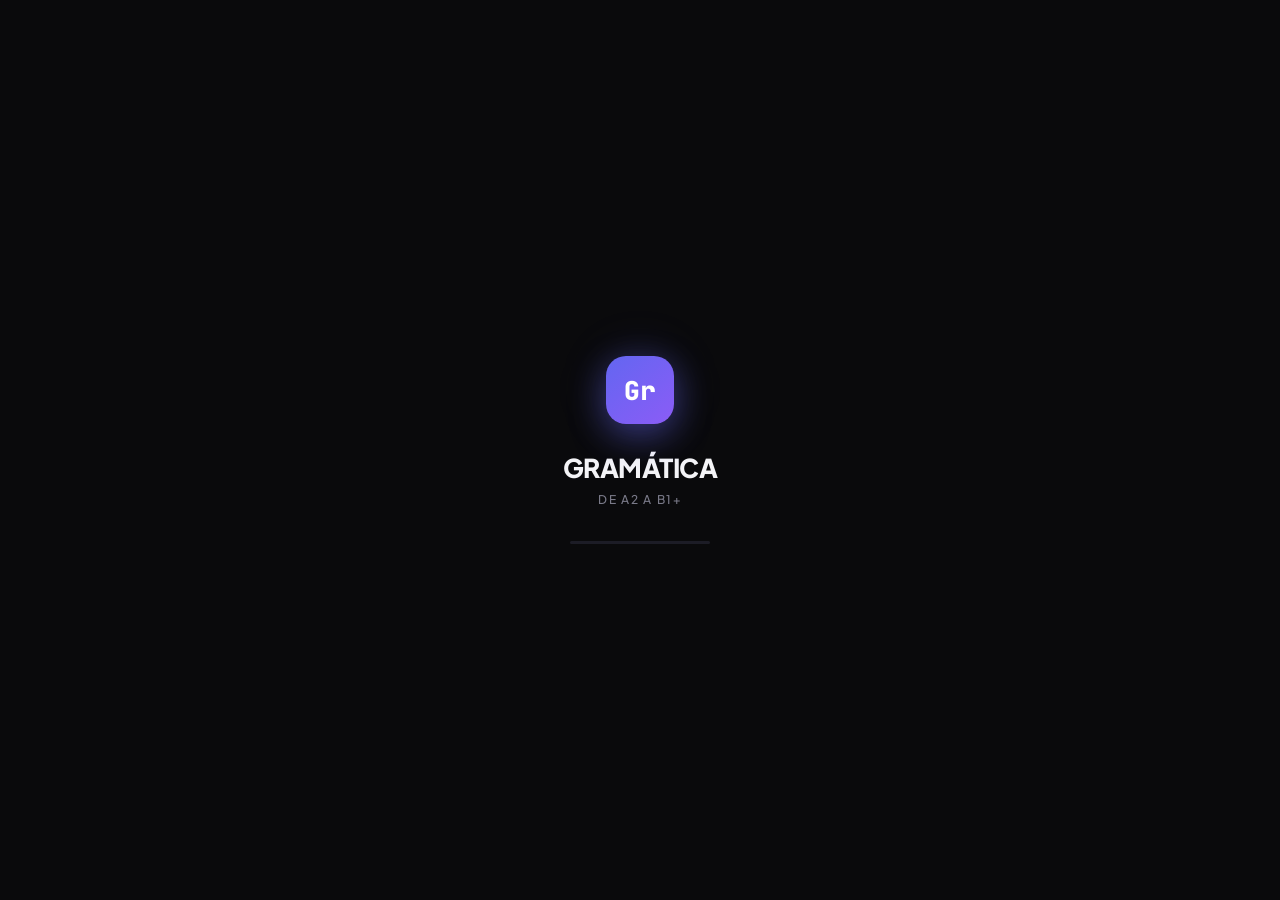
==== grammar.html @ aae5a27f "Crear grammar.html" ====
<!DOCTYPE html>
<html lang="es" class="dark">
<head>
  <meta charset="UTF-8" />
  <meta name="viewport" content="width=device-width, initial-scale=1.0, maximum-scale=1.0, user-scalable=no, viewport-fit=cover" />
  <title>Gramática — IRREGULARS</title>
  <meta name="description" content="Gramática inglesa de A2 a B1+: tiempos verbales y condicionales con ejercicios contextuales." />

  <link rel="manifest" href="manifest.json" />
  <meta name="theme-color" content="#0a0a0c" />
  <meta name="apple-mobile-web-app-capable" content="yes" />
  <meta name="apple-mobile-web-app-status-bar-style" content="black-translucent" />
  <meta name="apple-mobile-web-app-title" content="IRREGULARS" />

  <link rel="preconnect" href="https://fonts.googleapis.com" />
  <link rel="preconnect" href="https://fonts.gstatic.com" crossorigin />
  <link href="https://fonts.googleapis.com/css2?family=Plus+Jakarta+Sans:wght@400;500;600;700;800&family=JetBrains+Mono:wght@400;500;600;700&display=swap" rel="stylesheet" />

  <link rel="stylesheet" href="styles.css" />
  <link rel="stylesheet" href="grammar.css" />
</head>

<body class="app-body">

  <div id="splash-screen" class="splash" aria-hidden="true">
    <div class="splash__logo-wrap">
      <div class="splash__glow"></div>
      <div class="splash__logo"><span>Gr</span></div>
    </div>
    <h1 class="splash__title">GRAMÁTICA</h1>
    <p class="splash__subtitle">De A2 a B1+</p>
    <div class="splash__bar">
      <div id="splash-progress" class="splash__bar-fill"></div>
    </div>
  </div>

  <header class="app-header">
    <a href="index.html" class="brand grammar-back" aria-label="Volver a verbos">
      <span class="brand__logo">Ir</span>
      <span class="brand__text">
        <span class="brand__name">IRREGULARS</span>
        <span class="brand__tag">← Verbos</span>
      </span>
    </a>

    <nav class="topnav" aria-label="Navegación principal">
      <a href="index.html" class="topnav__btn">
        <svg viewBox="0 0 24 24" fill="none" stroke="currentColor" stroke-width="2" stroke-linecap="round" stroke-linejoin="round" aria-hidden="true">
          <path d="M19 12H5" />
          <path d="M12 19l-7-7 7-7" />
        </svg>
        <span>Verbos</span>
      </a>
      <button type="button" id="nav-home" class="topnav__btn is-active">
        <svg viewBox="0 0 24 24" fill="none" stroke="currentColor" stroke-width="2" stroke-linecap="round" stroke-linejoin="round" aria-hidden="true">
          <path d="M3 12l2-2 7-7 7 7 2 2" />
          <path d="M5 10v10a1 1 0 0 0 1 1h3m10-11v10a1 1 0 0 1-1 1h-3m-6 0a1 1 0 0 0 1-1v-4a1 1 0 0 1 1-1h2a1 1 0 0 1 1 1v4a1 1 0 0 0 1 1m-6 0h6" />
        </svg>
        <span>Gramática</span>
      </button>
      <button type="button" id="nav-stats" class="topnav__btn">
        <svg viewBox="0 0 24 24" fill="none" stroke="currentColor" stroke-width="2" stroke-linecap="round" stroke-linejoin="round" aria-hidden="true">
          <path d="M9 19v-6a2 2 0 0 0-2-2H5a2 2 0 0 0-2 2v6a2 2 0 0 0 2 2h2a2 2 0 0 0 2-2z" />
          <path d="M9 19V9a2 2 0 0 1 2-2h2a2 2 0 0 1 2 2v10" />
          <path d="M9 19a2 2 0 0 0 2 2h2a2 2 0 0 0 2-2m0 0V5a2 2 0 0 1 2-2h2a2 2 0 0 1 2 2v14a2 2 0 0 1-2 2h-2a2 2 0 0 1-2-2z" />
        </svg>
        <span>Estadísticas</span>
      </button>
    </nav>
  </header>

  <main class="app-main">

    <section id="view-home" class="view view--home is-visible">
      <div class="banner">
        <span class="banner__badge">A2 → B1+</span>
        <h2 class="banner__title">Gramática inglesa</h2>
        <p class="banner__text">Tiempos verbales y condicionales con ejercicios contextuales. De cero a B1+.</p>
      </div>

      <!-- Selección de sección -->
      <section class="block">
        <header class="block__head">
          <h3 class="block__title"><span class="block__step">1</span> Sección</h3>
        </header>

        <div class="section-cards" id="section-cards">
          <button type="button" class="section-card is-active" data-section="tenses">
            <span class="section-card__icon">📘</span>
            <span class="section-card__title">Tiempos Verbales</span>
            <span class="section-card__desc">Present, Past, Perfect y contrastes.</span>
          </button>
          <button type="button" class="section-card" data-section="conditionals">
            <span class="section-card__icon">🔀</span>
            <span class="section-card__title">Condicionales</span>
            <span class="section-card__desc">Del tipo 0 al tipo 3.</span>
          </button>
          <button type="button" class="section-card" data-section="mastery">
            <span class="section-card__icon">👑</span>
            <span class="section-card__title">Maestría Global</span>
            <span class="section-card__desc">Examen final: todo mezclado.</span>
          </button>
        </div>
      </section>

      <!-- Dificultad -->
      <section class="block">
        <header class="block__head">
          <h3 class="block__title"><span class="block__step">2</span> Dificultad</h3>
          <span id="selected-difficulty-label" class="block__value">Fácil</span>
        </header>
        <div class="difficulty-grid" id="difficulty-grid">
          <!-- Se rellena por JS -->
        </div>
      </section>

      <!-- Nivel -->
      <section class="block">
        <header class="block__head">
          <h3 class="block__title"><span class="block__step">3</span> Nivel</h3>
          <span id="selected-level-label" class="block__value">Nivel 1</span>
        </header>
        <div class="chips" id="level-chips">
          <!-- Se rellena por JS -->
        </div>
      </section>

      <!-- Cantidad -->
      <section class="block">
        <header class="block__head">
          <h3 class="block__title"><span class="block__step">4</span> Cantidad</h3>
        </header>
        <div class="chips">
          <button type="button" class="chip limit-btn" data-limit="10">10</button>
          <button type="button" class="chip limit-btn is-active" data-limit="25">25</button>
          <button type="button" class="chip limit-btn" data-limit="50">50</button>
          <button type="button" class="chip limit-btn" data-limit="100">100</button>
        </div>
      </section>

      <!-- Reglas del tema -->
      <section class="block">
        <div class="rules-panel" id="rules-panel">
          <div class="rules-panel__head">
            <span class="rules-panel__title" id="rules-title">—</span>
            <span class="rules-panel__cefr" id="rules-cefr">—</span>
          </div>
          <p class="rules-panel__desc" id="rules-desc">—</p>
          <ul class="rules-panel__list" id="rules-list"></ul>
        </div>
      </section>

      <button type="button" class="btn btn--primary btn--lg" id="start-session-btn">
        <span>Comenzar sesión</span>
        <svg viewBox="0 0 24 24" fill="none" stroke="currentColor" stroke-width="2" stroke-linecap="round" stroke-linejoin="round" aria-hidden="true">
          <path d="M5 12h14" />
          <path d="M13 5l7 7-7 7" />
        </svg>
      </button>
    </section>

    <section id="view-study" class="view view--study">
      <div class="study-bar">
        <button type="button" class="btn btn--ghost" id="exit-session-btn">
          <svg viewBox="0 0 24 24" fill="none" stroke="currentColor" stroke-width="2" stroke-linecap="round" stroke-linejoin="round" aria-hidden="true">
            <path d="M19 12H5" />
            <path d="M12 19l-7-7 7-7" />
          </svg>
          <span>Salir</span>
        </button>

        <div class="study-bar__progress">
          <span id="session-counter" class="study-bar__count">1 / 25</span>
          <div class="progress">
            <div id="session-progress-bar" class="progress__fill"></div>
          </div>
        </div>
      </div>

      <div class="flashcard-stage">
        <div id="flashcard" class="flashcard">
          <div class="flashcard__inner">
            <div class="flash
---- styles.css ----
/* ============================================================
   IRREGULARS — styles.css
   Sistema visual completo (dark, minimalista, elegante)
   ============================================================ */

/* ------------------------------------------------------------
   1. RESET
   ------------------------------------------------------------ */
*,
*::before,
*::after {
  box-sizing: border-box;
  margin: 0;
  padding: 0;
}

button,
input,
select,
textarea {
  font: inherit;
  color: inherit;
  background: none;
  border: 0;
}

button {
  cursor: pointer;
  -webkit-tap-highlight-color: transparent;
}

input:focus,
button:focus {
  outline: none;
}

img,
svg {
  display: block;
  max-width: 100%;
}

/* ------------------------------------------------------------
   2. VARIABLES
   ------------------------------------------------------------ */
:root {
  /* Colores base */
  --bg:            #0a0a0c;
  --bg-2:          #0e0e12;
  --surface:       #121218;
  --surface-2:     #17171f;
  --surface-3:     #1c1c26;
  --line:          #23232e;
  --line-soft:     #1a1a22;

  /* Texto */
  --text:          #f4f4f7;
  --text-2:        #b9b9c4;
  --text-3:        #7a7a89;
  --text-4:        #4a4a56;

  /* Acento principal */
  --accent:        #6366f1;
  --accent-2:      #818cf8;
  --accent-soft:   rgba(99, 102, 241, 0.12);

  /* Colores de prioridad (solo acentos) */
  --c-high:        #10b981;
  --c-medium:      #f59e0b;
  --c-low:         #f97316;
  --c-very-low:    #ef4444;
  --c-info:        #60a5fa;

  /* Estados */
  --c-ok:          #10b981;
  --c-fail:        #ef4444;

  /* Espaciado */
  --s-1: 4px;
  --s-2: 8px;
  --s-3: 12px;
  --s-4: 16px;
  --s-5: 20px;
  --s-6: 24px;
  --s-7: 32px;
  --s-8: 48px;

  /* Radios */
  --r-sm: 8px;
  --r-md: 12px;
  --r-lg: 16px;
  --r-xl: 20px;
  --r-full: 999px;

  /* Sombras */
  --shadow-sm: 0 1px 2px rgba(0, 0, 0, 0.35);
  --shadow-md: 0 4px 16px rgba(0, 0, 0, 0.4);
  --shadow-lg: 0 12px 40px rgba(0, 0, 0, 0.5);

  /* Tipografías */
  --font-sans: "Plus Jakarta Sans", -apple-system, BlinkMacSystemFont, "Segoe UI", Roboto, sans-serif;
  --font-mono: "JetBrains Mono", "SFMono-Regular", Menlo, Consolas, monospace;

  /* Transiciones */
  --t-fast: 120ms cubic-bezier(0.4, 0, 0.2, 1);
  --t-base: 220ms cubic-bezier(0.4, 0, 0.2, 1);
  --t-slow: 400ms cubic-bezier(0.4, 0, 0.2, 1);

  /* Layout */
  --maxw: 880px;
  --header-h: 60px;
}

/* ------------------------------------------------------------
   3. BASE
   ------------------------------------------------------------ */
html {
  height: 100%;
  -webkit-text-size-adjust: 100%;
}

body {
  min-height: 100dvh;
  background: var(--bg);
  color: var(--text);
  font-family: var(--font-sans);
  font-size: 15px;
  line-height: 1.5;
  letter-spacing: -0.005em;
  -webkit-font-smoothing: antialiased;
  -moz-osx-font-smoothing: grayscale;
  display: flex;
  flex-direction: column;
  overflow-x: hidden;
}

/* Fondo con sutiles halos de color (muy tenues) */
body::before {
  content: "";
  position: fixed;
  inset: 0;
  pointer-events: none;
  z-index: 0;
  background:
    radial-gradient(900px 500px at 15% -10%, rgba(99, 102, 241, 0.08), transparent 60%),
    radial-gradient(700px 400px at 90% 10%, rgba(139, 92, 246, 0.05), transparent 60%);
}

/* ------------------------------------------------------------
   4. SPLASH
   ------------------------------------------------------------ */
.splash {
  position: fixed;
  inset: 0;
  z-index: 100;
  display: flex;
  flex-direction: column;
  align-items: center;
  justify-content: center;
  background: var(--bg);
  transition: opacity 500ms ease;
}

.splash.is-hidden {
  opacity: 0;
  pointer-events: none;
}

.splash__logo-wrap {
  position: relative;
  display: flex;
  align-items: center;
  justify-content: center;
  margin-bottom: var(--s-6);
}

.splash__glow {
  position: absolute;
  inset: -20px;
  background: radial-gradient(circle, rgba(99, 102, 241, 0.35), transparent 65%);
  filter: blur(20px);
  animation: pulse 2.2s ease-in-out infinite;
}

.splash__logo {
  position: relative;
  width: 68px;
  height: 68px;
  border-radius: 20px;
  background: linear-gradient(140deg, var(--accent), #8b5cf6);
  display: flex;
  align-items: center;
  justify-content: center;
  font-family: var(--font-mono);
  font-weight: 800;
  font-size: 26px;
  color: #fff;
  box-shadow: 0 12px 36px rgba(99, 102, 241, 0.4);
}

.splash__title {
  font-size: 26px;
  font-weight: 800;
  letter-spacing: -0.02em;
  margin-bottom: var(--s-1);
}

.splash__subtitle {
  font-size: 12px;
  font-weight: 500;
  color: var(--text-3);
  letter-spacing: 0.14em;
  text-transform: uppercase;
}

.splash__bar {
  margin-top: var(--s-7);
  width: 140px;
  height: 3px;
  background: var(--surface-3);
  border-radius: var(--r-full);
  overflow: hidden;
}

.splash__bar-fill {
  height: 100%;
  width: 0%;
  background: var(--accent);
  border-radius: var(--r-full);
  transition: width 350ms cubic-bezier(0.4, 0, 0.2, 1);
}

@keyframes pulse {
  0%, 100% { opacity: 0.7; transform: scale(1); }
  50%      { opacity: 1;   transform: scale(1.08); }
}

/* ------------------------------------------------------------
   5. HEADER
   ------------------------------------------------------------ */
.app-header {
  position: sticky;
  top: 0;
  z-index: 40;
  height: var(--header-h);
  padding: 0 var(--s-4);
  display: flex;
  align-items: center;
  justify-content: space-between;
  gap: var(--s-4);
  background: rgba(10, 10, 12, 0.82);
  backdrop-filter: blur(14px);
  -webkit-backdrop-filter: blur(14px);
  border-bottom: 1px solid var(--line-soft);
}

.brand {
  display: flex;
  align-items: center;
  gap: var(--s-3);
  color: inherit;
}

.brand__logo {
  width: 34px;
  height: 34px;
  border-radius: 10px;
  background: linear-gradient(140deg, var(--accent), #8b5cf6);
  display: flex;
  align-items: center;
  justify-content: center;
  font-family: var(--font-mono);
  font-weight: 800;
  font-size: 14px;
  color: #fff;
  box-shadow: 0 4px 14px rgba(99, 102, 241, 0.35);
}

.brand__text {
  display: flex;
  flex-direction: column;
  align-items: flex-start;
  line-height: 1;
}

.brand__name {
  font-size: 14px;
  font-weight: 800;
  letter-spacing: -0.01em;
}

.brand__tag {
  font-size: 10px;
  color: var(--text-4);
  font-weight: 600;
  letter-spacing: 0.08em;
  margin-top: 3px;
}

.topnav {
  display: flex;
  align-items: center;
  gap: var(--s-1);
}

.topnav__btn {
  display: inline-flex;
  align-items: center;
  gap: var(--s-2);
  padding: 8px 12px;
  border-radius: var(--r-md);
  font-size: 12px;
  font-weight: 600;
  color: var(--text-2);
  transition: background var(--t-fast), color var(--t-fast);
}

.topnav__btn svg {
  width: 15px;
  height: 15px;
}

.topnav__btn:hover {
  background: var(--surface-2);
  color: var(--text);
}

.topnav__btn.is-active {
  background: var(--surface-2);
  color: var(--text);
}

.topnav__btn--install {
  background: var(--accent);
  color: #fff;
}

.topnav__btn--install:hover {
  background: var(--accent-2);
}

@media (max-width: 560px) {
  .topnav__btn span { display: none; }
  .topnav__btn { padding: 8px 10px; }
}

/* ------------------------------------------------------------
   6. LAYOUT PRINCIPAL
   ------------------------------------------------------------ */
.app-main {
  position: relative;
  z-index: 1;
  flex: 1;
  width: 100%;
  max-width: var(--maxw);
  margin: 0 auto;
  padding: var(--s-6) var(--s-4) var(--s-8);
  display: flex;
  flex-direction: column;
}

.view {
  display: none;
  animation: fadeIn 320ms cubic-bezier(0.16, 1, 0.3, 1) both;
}

.view.is-visible {
  display: block;
}

.view--study {
  display: none;
  flex: 1;
  flex-direction: column;
  gap: var(--s-5);
}

.view--study.is-visible {
  display: flex;
}

@keyframes fadeIn {
  from { opacity: 0; transform: translateY(6px); }
  to   { opacity: 1; transform: translateY(0); }
}

/* ------------------------------------------------------------
   7. HOME
   ------------------------------------------------------------ */
.banner {
  position: relative;
  overflow: hidden;
  padding: var(--s-6);
  border: 1px solid var(--line);
  border-radius: var(--r-xl);
  background: linear-gradient(180deg, var(--surface) 0%, var(--bg-2) 100%);
  margin-bottom: var(--s-7);
}

.banner::after {
  content: "";
  position: absolute;
  top: -60px; right: -60px;
  width: 220px;
  height: 220px;
  border-radius: 50%;
  background: radial-gradient(circle, rgba(99, 102, 241, 0.15), transparent 70%);
  pointer-events: none;
}

.banner__badge {
  display: inline-block;
  padding: 5px 10px;
  border-radius: var(--r-full);
  background: var(--accent-soft);
  color: var(--accent-2);
  font-size: 10px;
  font-weight: 700;
  letter-spacing: 0.08em;
  text-transform: uppercase;
  margin-bottom: var(--s-3);
}

.banner__title {
  font-size: clamp(20px, 3.5vw, 26px);
  font-weight: 800;
  letter-spacing: -0.02em;
  margin-bottom: var(--s-2);
}

.banner__text {
  font-size: 13.5px;
  color: var(--text-2);
  max-width: 540px;
  line-height: 1.55;
}

/* Bloques */
.block {
  margin-bottom: var(--s-6);
}

.block__head {
  display: flex;
  align-items: center;
  justify-content: space-between;
  margin-bottom: var(--s-3);
}

.block__title {
  display: inline-flex;
  align-items: center;
  gap: var(--s-2);
  font-size: 11px;
  font-weight: 700;
  letter-spacing: 0.14em;
  text-transform: uppercase;
  color: var(--text-3);
}

.block__step {
  width: 18px;
  height: 18px;
  border-radius: var(--r-full);
  background: var(--surface-3);
  color: var(--text-2);
  font-family: var(--font-mono);
  font-size: 10px;
  font-weight: 700;
  display: inline-flex;
  align-items: center;
  justify-content: center;
}

.block__value {
  font-size: 11px;
  font-weight: 700;
  color: var(--accent-2);
  font-family: var(--font-mono);
}

/* Grids */
.grid {
  display: grid;
  gap: var(--s-3);
}

.grid--4 { grid-template-columns: repeat(4, 1fr); }
.grid--3 { grid-template-columns: repeat(3, 1fr); }

@media (max-width: 720px) {
  .grid--4 { grid-template-columns: repeat(2, 1fr); }
  .grid--3 { grid-template-columns: 1fr; }
}

/* ------------------------------------------------------------
   8. TILES (prioridad / modo)
   ------------------------------------------------------------ */
.tile {
  display: flex;
  flex-direction: column;
  align-items: flex-start;
  gap: 4px;
  padding: var(--s-4);
  border: 1px solid var(--line);
  border-radius: var(--r-lg);
  background: var(--surface);
  text-align: left;
  transition:
    border-color var(--t-fast),
    background var(--t-fast),
    transform var(--t-fast);
}

.tile:hover {
  border-color: #2c2c3a;
  background: var(--surface-2);
}

.tile:active {
  transform: scale(0.985);
}

.tile.is-active {
  border-color: rgba(99, 102, 241, 0.55);
  background: rgba(99, 102, 241, 0.08);
  box-shadow: 0 0 0 1px rgba(99, 102, 241, 0.15) inset;
}

.tile__title {
  font-size: 13px;
  font-weight: 700;
  color: var(--text);
}

.tile__meta {
  font-size: 11px;
  color: var(--text-3);
}

.tile__hint {
  font-size: 11px;
  color: var(--text-4);
  margin-top: 4px;
  line-height: 1.45;
}

.tile--priority {
  flex-direction: row;
  align-items: center;
  flex-wrap: wrap;
  gap: var(--s-2);
}

.tile--priority .tile__title {
  flex: 1;
}

.tile--priority .tile__meta {
  flex-basis: 100%;
  margin-left: 16px;
}

.tile--mode {
  padding: var(--s-5);
  gap: var(--s-2);
}

/* Dot de color (solo acento) */
.dot {
  width: 8px;
  height: 8px;
  border-radius: 50%;
  flex-shrink: 0;
}

.dot--high     { background: var(--c-high);    box-shadow: 0 0 8px rgba(16, 185, 129, 0.6); }
.dot--medium   { background: var(--c-medium);  box-shadow: 0 0 8px rgba(245, 158, 11, 0.6); }
.dot--low      { background: var(--c-low);     box-shadow: 0 0 8px rgba(249, 115, 22, 0.6); }
.dot--very-low { background: var(--c-very-low);box-shadow: 0 0 8px rgba(239, 68, 68, 0.55); }
.dot--fire     { background: linear-gradient(135deg, var(--c-medium), var(--c-low)); box-shadow: 0 0 8px rgba(249, 115, 22, 0.55); }

.tile--fire {
  position: relative;
}

.tile--fire.is-active {
  border-color: rgba(249, 115, 22, 0.5);
  background: rgba(249, 115, 22, 0.08);
}

/* ------------------------------------------------------------
   9. CHIPS (límite)
   ------------------------------------------------------------ */
.chips {
  display: flex;
  flex-wrap: wrap;
  gap: var(--s-2);
}

.chip {
  padding: 8px 14px;
  border: 1px solid var(--line);
  border-radius: var(--r-md);
  background: var(--surface);
  font-size: 12px;
  font-weight: 600;
  color: var(--text-2);
  transition: all var(--t-fast);
}

.chip:hover {
  border-color: #2c2c3a;
  color: var(--text);
}

.chip.is-active {
  border-color: rgba(99, 102, 241, 0.55);
  background: rgba(99, 102, 241, 0.1);
  color: var(--accent-2);
}

/* ------------------------------------------------------------
   10. BOTONES
   ------------------------------------------------------------ */
.btn {
  display: inline-flex;
  align-items: center;
  justify-content: center;
  gap: var(--s-2);
  padding: 10px 16px;
  border-radius: var(--r-md);
  font-size: 13px;
  font-weight: 700;
  letter-spacing: -0.005em;
  transition:
    background var(--t-fast),
    color var(--t-fast),
    border-color var(--t-fast),
    transform var(--t-fast);
  white-space: nowrap;
}

.btn svg {
  width: 16px;
  height: 16px;
}

.btn:active {
  transform: scale(0.98);
}

.btn--primary {
  background: var(--accent);
  color: #fff;
  box-shadow: 0 6px 20px rgba(99, 102, 241, 0.25);
}

.btn--primary:hover {
  background: var(--accent-2);
}

.btn--ghost {
  background: var(--surface-2);
  color: var(--text-2);
  border: 1px solid var(--line);
}

.btn--ghost:hover {
  background: var(--surface-3);
  color: var(--text);
}

.btn--danger {
  background: rgba(239, 68, 68, 0.1);
  color: #f87171;
  border: 1px solid rgba(239, 68, 68, 0.25);
}

.btn--danger:hover {
  background: rgba(239, 68, 68, 0.18);
}

.btn--lg {
  padding: 15px 22px;
  font-size: 14px;
  border-radius: var(--r-lg);
  width: 100%;
}

.btn--block {
  width: 100%;
  padding: 13px 18px;
}

/* ------------------------------------------------------------
   11. STUDY BAR
   ------------------------------------------------------------ */
.study-bar {
  display: flex;
  align-items: center;
  justify-content: space-between;
  gap: var(--s-4);
}

.study-bar__progress {
  display: flex;
  align-items: center;
  gap: var(--s-3);
  flex: 1;
  justify-content: flex-end;
}

.study-bar__count {
  font-family: var(--font-mono);
  font-size: 12px;
  font-weight: 700;
  color: var(--text-2);
  min-width: 62px;
  text-align: right;
}

/* ------------------------------------------------------------
   12. PROGRESS
   ------------------------------------------------------------ */
.progress {
  width: 130px;
  height: 6px;
  background: var(--surface-3);
  border-radius: var(--r-full);
  overflow: hidden;
}

@media (max-width: 480px) {
  .progress { width: 90px; }
}

.progress__fill {
  height: 100%;
  width: 0%;
  background: var(--accent);
  border-radius: var(--r-full);
  transition: width 320ms cubic-bezier(0.4, 0, 0.2, 1);
}

.progress__fill--high   { background: var(--c-high); }
.progress__fill--medium { background: var(--c-medium); }
.progress__fill--low    { background: var(--c-low); }

/* ------------------------------------------------------------
   13. FLASHCARD
   ------------------------------------------------------------ */
.flashcard-stage {
  flex: 1;
  display: flex;
  align-items: center;
  justify-content: center;
  padding: var(--s-2) 0;
}

.flashcard {
  width: 100%;
  max-width: 560px;
  perspective: 1200px;
}

.flashcard__inner {
  position: relative;
  width: 100%;
  min-height: 400px;
  transform-style: preserve-3d;
  transition: transform 600ms cubic-bezier(0.4, 0.2, 0.2, 1);
}

.flashcard.is-flipped .flashcard__inner {
  transform: rotateY(180deg);
}

.flashcard__face {
  position: absolute;
  inset: 0;
  display: flex;
  flex-direction: column;
  justify-content: space-between;
  gap: var(--s-5);
  padding: var(--s-6);
  border: 1px solid var(--line);
  border-radius: var(--r-xl);
  background: linear-gradient(180deg, var(--surface) 0%, var(--bg-2) 100%);
  box-shadow: var(--shadow-lg);
  backface-visibility: hidden;
  -webkit-backface-visibility: hidden;
  overflow: hidden;
}

.flashcard__face--back {
  transform: rotateY(180deg);
  background: linear-gradient(180deg, #15151d 0%, #0e0e14 100%);
  border-color: rgba(239, 68, 68, 0.25);
}

.flashcard__head {
  display: flex;
  align-items: center;
  justify-content: space-between;
  gap: var(--s-3);
}

.flashcard__hint {
  font-family: var(--font-mono);
  font-size: 11px;
  color: var(--text-4);
  font-weight: 600;
}

.flashcard__hint--fail {
  color: #f87171;
}

.flashcard__sentence {
  flex: 1;
  display: flex;
  align-items: center;
  justify-content: center;
  font-size: clamp(20px, 3.6vw, 26px);
  font-weight: 600;
  line-height: 1.35;
  letter-spacing: -0.015em;
  text-align: center;
  color: var(--text);
  padding: 0 var(--s-2);
}

/* Badge de tipo */
.badge {
  display: inline-block;
  padding: 5px 10px;
  border-radius: var(--r-full);
  font-size: 10px;
  font-weight: 700;
  letter-spacing: 0.1em;
  text-transform: uppercase;
}

.badge--type {
  background: rgba(99, 102, 241, 0.12);
  color: var(--accent-2);
  border: 1px solid rgba(99, 102, 241, 0.25);
}

.badge--type.is-participle {
  background: rgba(139, 92, 246, 0.12);
  color: #a78bfa;
  border-color: rgba(139, 92, 246, 0.25);
}

.badge--fail {
  background: rgba(239, 68, 68, 0.1);
  color: #f87171;
  border: 1px solid rgba(239, 68, 68, 0.3);
}

/* ------------------------------------------------------------
   14. FORMULARIO DE RESPUESTA
   ------------------------------------------------------------ */
.answer {
  display: flex;
  flex-direction: column;
  gap: var(--s-3);
}

.answer__input {
  width: 100%;
  padding: 14px 16px;
  border: 1px solid var(--line);
  border-radius: var(--r-md);
  background: var(--bg-2);
  color: var(--text);
  font-family: var(--font-mono);
  font-size: 15px;
  font-weight: 500;
  transition: border-color var(--t-fast), box-shadow var(--t-fast);
}

.answer__input::placeholder {
  color: var(--text-4);
  font-family: var(--font-sans);
  font-weight: 500;
}

.answer__input:focus {
  border-color: var(--accent);
  box-shadow: 0 0 0 3px rgba(99, 102, 241, 0.15);
}

/* ------------------------------------------------------------
   15. MINI-LECCIÓN (cara trasera)
   ------------------------------------------------------------ */
.lesson {
  border: 1px solid var(--line);
  border-radius: var(--r-lg);
  background: var(--bg-2);
  overflow: hidden;
}

.lesson__title {
  padding: var(--s-4);
  border-bottom: 1px solid var(--line);
  display: flex;
  flex-direction: column;
  align-items: center;
  gap: 2px;
}

.lesson__verb {
  font-family: var(--font-mono);
  font-size: 18px;
  font-weight: 800;
  letter-spacing: 0.02em;
  color: var(--text);
}

.lesson__es {
  font-size: 12px;
  color: var(--accent-2);
  font-weight: 600;
}

.lesson__rows {
  padding: var(--s-4);
  display: flex;
  flex-direction: column;
  gap: var(--s-3);
}

.lesson__row {
  display: flex;
  align-items: center;
  justify-content: space-between;
  gap: var(--s-4);
}

.lesson__k {
  font-size: 12px;
  color: var(--text-3);
  font-weight: 500;
}

.lesson__v {
  font-family: var(--font-mono);
  font-size: 14px;
  font-weight: 700;
  color: var(--text);
}

.lesson__v--past { color: var(--c-medium); }
.lesson__v--part { color: var(--c-high); }

/* ------------------------------------------------------------
   16. STATS
   ------------------------------------------------------------ */
.view--stats.is-visible {
  display: flex;
  flex-direction: column;
  gap: var(--s-6);
}

.stats-head {
  display: flex;
  align-items: flex-start;
  justify-content: space-between;
  gap: var(--s-4);
}

.stats-head__title {
  font-size: 22px;
  font-weight: 800;
  letter-spacing: -0.02em;
}

.stats-head__subtitle {
  font-size: 12px;
  color: var(--text-3);
  margin-top: 2px;
}

.grid--metrics {
  gap: var(--s-3);
}

.metric {
  padding: var(--s-4);
  border: 1px solid var(--line);
  border-radius: var(--r-lg);
  background: var(--surface);
  display: flex;
  flex-direction: column;
  gap: 4px;
}

.metric__k {
  font-size: 11px;
  font-weight: 600;
  color: var(--text-3);
  letter-spacing: 0.03em;
}

.metric__v {
  font-family: var(--font-mono);
  font-size: 22px;
  font-weight: 800;
  letter-spacing: -0.01em;
  color: var(--text);
}

.metric__v--ok   { color: var(--c-ok); }
.metric__v--warn { color: var(--c-medium); }
.metric__v--info { color: var(--accent-2); }

.panel {
  padding: var(--s-5);
  border: 1px solid var(--line);
  border-radius: var(--r-lg);
  background: var(--surface);
}

.panel__title {
  font-size: 11px;
  font-weight: 700;
  letter-spacing: 0.14em;
  text-transform: uppercase;
  color: var(--text-3);
  margin-bottom: var(--s-4);
}

.progress-row {
  margin-bottom: var(--s-4);
}

.progress-row:last-child {
  margin-bottom: 0;
}

.progress-row__head {
  display: flex;
  justify-content: space-between;
  align-items: center;
  margin-bottom: 6px;
  font-size: 12px;
  color: var(--text-2);
}

.progress-row__pct {
  font-family: var(--font-mono);
  font-weight: 700;
}

/* En stats, la barra ocupa todo el ancho */
.panel .progress {
  width: 100%;
  height: 8px;
}

/* ------------------------------------------------------------
   17. TOAST
   ------------------------------------------------------------ */
.toast {
  position: fixed;
  left: 50%;
  bottom: 24px;
  transform: translate(-50%, 24px);
  opacity: 0;
  z-index: 80;
  pointer-events: none;
  transition: transform 320ms cubic-bezier(0.16, 1, 0.3, 1), opacity 320ms;
}

.toast.is-visible {
  transform: translate(-50%, 0);
  opacity: 1;
}

.toast__content {
  display: inline-flex;
  align-items: center;
  gap: var(--s-2);
  padding: 10px 16px;
  border-radius: var(--r-md);
  background: var(--c-ok);
  color: #fff;
  font-size: 12px;
  font-weight: 700;
  box-shadow: var(--shadow-lg);
  white-space: nowrap;
}

.toast__content svg {
  width: 15px;
  height: 15px;
}

.toast__content.is-fail    { background: var(--c-fail); }
.toast__content.is-info    { background: var(--accent); }
.toast__content.is-neutral { background: var(--surface-3); }

/* ------------------------------------------------------------
   18. HELPERS
   ------------------------------------------------------------ */
[hidden] { display: none !important; }

/* Reducción de movimiento */
@media (prefers-reduced-motion: reduce) {
  *,
  *::before,
  *::after {
    animation-duration: 0.001ms !important;
    animation-iteration-count: 1 !important;
    transition-duration: 0.001ms !important;
  }
}
---- grammar.css ----
/* ============================================================
   IRREGULARS — grammar.css
   Solo lo específico de grammar.html. Reutiliza styles.css.
   ============================================================ */

/* ---------- Pantalla de error de verificación ---------- */
.verify-error {
  position: fixed;
  inset: 0;
  z-index: 200;
  display: flex;
  align-items: center;
  justify-content: center;
  padding: var(--s-5);
  background: var(--bg);
}

.verify-error__inner {
  max-width: 520px;
  width: 100%;
  padding: var(--s-6);
  border: 1px solid rgba(239, 68, 68, 0.35);
  border-radius: var(--r-xl);
  background: linear-gradient(180deg, #1a0f12 0%, #0e0a0b 100%);
}

.verify-error__badge {
  display: inline-block;
  padding: 4px 10px;
  border-radius: var(--r-full);
  background: rgba(239, 68, 68, 0.15);
  color: #f87171;
  font-size: 10px;
  font-weight: 700;
  letter-spacing: 0.1em;
  margin-bottom: var(--s-3);
}

.verify-error__title {
  font-size: 20px;
  font-weight: 800;
  margin-bottom: var(--s-3);
}

.verify-error__text {
  font-size: 13px;
  color: var(--text-2);
  margin-bottom: var(--s-4);
}

.verify-error__list {
  list-style: none;
  padding: 0;
  margin: 0 0 var(--s-5);
  font-family: var(--font-mono);
  font-size: 12px;
  color: #f87171;
}

.verify-error__list li {
  padding: 6px 10px;
  border-left: 2px solid rgba(239, 68, 68, 0.4);
  margin-bottom: 4px;
  background: rgba(239, 68, 68, 0.05);
}

/* ---------- Tarjetas de sección ---------- */
.section-cards {
  display: grid;
  grid-template-columns: repeat(3, 1fr);
  gap: var(--s-3);
  margin-bottom: var(--s-6);
}

@media (max-width: 720px) {
  .section-cards { grid-template-columns: 1fr; }
}

.section-card {
  position: relative;
  padding: var(--s-5);
  border: 1px solid var(--line);
  border-radius: var(--r-xl);
  background: linear-gradient(180deg, var(--surface) 0%, var(--bg-2) 100%);
  text-align: left;
  transition: border-color var(--t-fast), transform var(--t-fast);
  overflow: hidden;
}

.section-card:hover {
  border-color: rgba(99, 102, 241, 0.4);
  transform: translateY(-2px);
}

.section-card.is-active {
  border-color: rgba(99, 102, 241, 0.6);
  background: linear-gradient(180deg, rgba(99,102,241,0.08) 0%, var(--bg-2) 100%);
}

.section-card__icon {
  font-size: 26px;
  margin-bottom: var(--s-3);
  display: block;
}

.section-card__title {
  font-size: 15px;
  font-weight: 800;
  margin-bottom: var(--s-1);
}

.section-card__desc {
  font-size: 12px;
  color: var(--text-3);
  line-height: 1.5;
}

/* ---------- Bloque de dificultades ---------- */
.difficulty-grid {
  display: grid;
  grid-template-columns: repeat(5, 1fr);
  gap: var(--s-2);
}

@media (max-width: 720px) {
  .difficulty-grid { grid-template-columns: repeat(2, 1fr); }
}

.difficulty-tile {
  padding: var(--s-4);
  border: 1px solid var(--line);
  border-radius: var(--r-lg);
  background: var(--surface);
  text-align: left;
  transition: all var(--t-fast);
}

.difficulty-tile:hover {
  border-color: #2c2c3a;
  background: var(--surface-2);
}

.difficulty-tile.is-active {
  border-color: rgba(99, 102, 241, 0.55);
  background: rgba(99, 102, 241, 0.08);
}

.difficulty-tile__badge {
  display: inline-block;
  padding: 3px 8px;
  border-radius: var(--r-full);
  font-size: 9px;
  font-weight: 700;
  letter-spacing: 0.08em;
  text-transform: uppercase;
  margin-bottom: var(--s-2);
}

.difficulty-tile__title {
  font-size: 13px;
  font-weight: 700;
  display: block;
  margin-bottom: 2px;
}

.difficulty-tile__cefr {
  font-family: var(--font-mono);
  font-size: 10px;
  color: var(--text-4);
}

/* Colores por dificultad */
.difficulty-tile[data-diff="easy"]    .difficulty-tile__badge { background: rgba(16,185,129,.12); color:#34d399; }
.difficulty-tile[data-diff="medium"]  .difficulty-tile__badge { background: rgba(245,158,11,.12); color:#fbbf24; }
.difficulty-tile[data-diff="hard"]    .difficulty-tile__badge { background: rgba(249,115,22,.12); color:#fb923c; }
.difficulty-tile[data-diff="expert"]  .difficulty-tile__badge { background: rgba(239,68,68,.12);  color:#f87171; }
.difficulty-tile[data-diff="mastery"] .difficulty-tile__badge,
.difficulty-tile[data-diff="global"]  .difficulty-tile__badge { background: rgba(139,92,246,.15); color:#a78bfa; }

/* ---------- Panel de reglas ---------- */
.rules-panel {
  padding: var(--s-5);
  border: 1px solid var(--line);
  border-radius: var(--r-lg);
  background: var(--surface);
}

.rules-panel__head {
  display: flex;
  align-items: center;
  justify-content: space-between;
  margin-bottom: var(--s-3);
  gap: var(--s-3);
  flex-wrap: wrap;
}

.rules-panel__title {
  font-size: 14px;
  font-weight: 800;
}

.rules-panel__cefr {
  font-family: var(--font-mono);
  font-size: 10px;
  padding: 3px 8px;
  border-radius: var(--r-full);
  background: var(--accent-soft);
  color: var(--accent-2);
  font-weight: 700;
}

.rules-panel__desc {
  font-size: 12.5px;
  color: var(--text-2);
  margin-bottom: var(--s-4);
  line-height: 1.55;
}

.rules-panel__list {
  list-style: none;
  padding: 0;
  margin: 0;
}

.rules-panel__list li {
  position: relative;
  padding-left: 18px;
  margin-bottom: var(--s-2);
  font-size: 12.5px;
  color: var(--text-2);
  line-height: 1.5;
}

.rules-panel__list li::before {
  content: "▸";
  position: absolute;
  left: 0;
  color: var(--accent-2);
  font-weight: 700;
}

/* ---------- Header específico de grammar ---------- */
.grammar-back {
  display: inline-flex;
  align-items: center;
  gap: 6px;
}
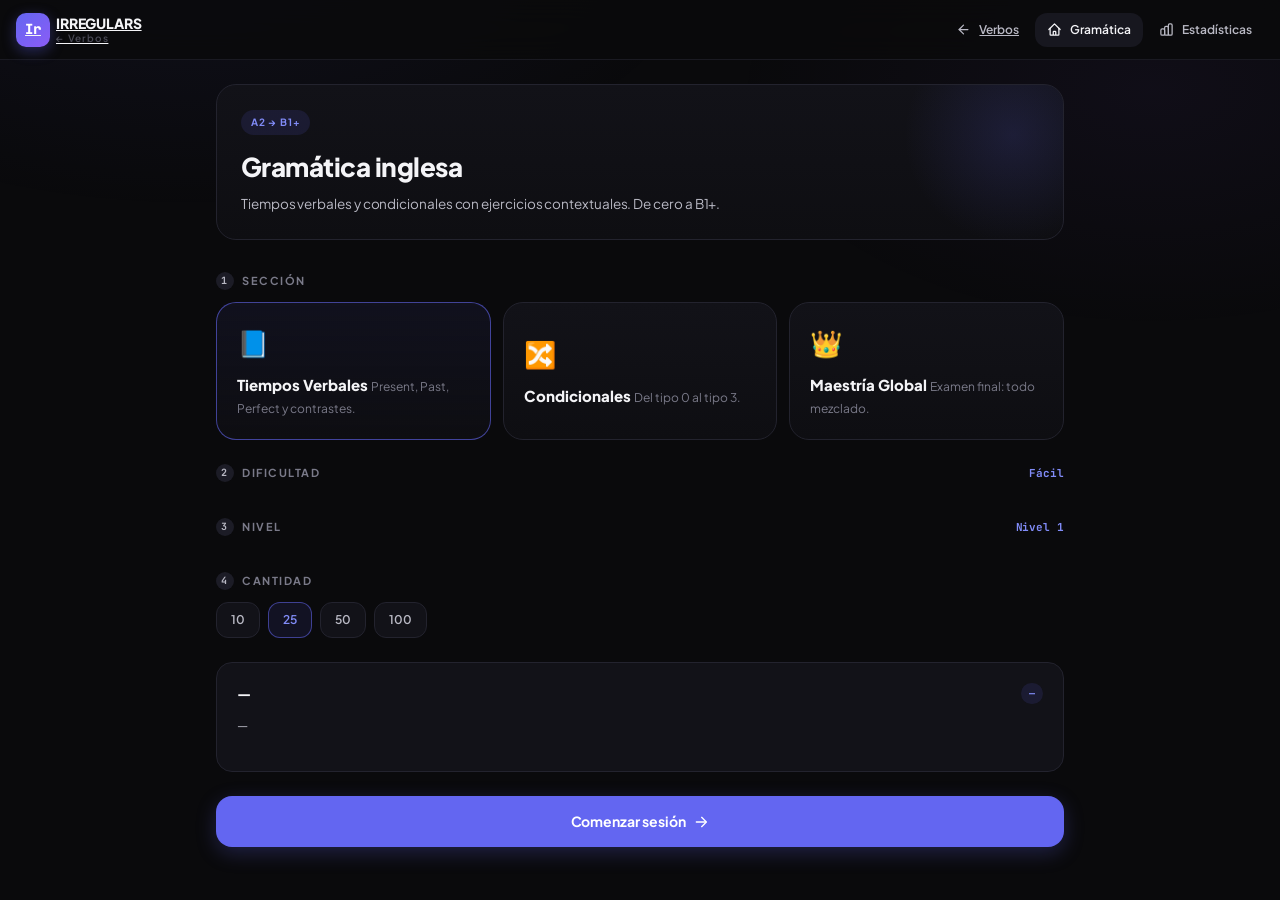
==== commit 37c42c80: "Actualizar grammar.html" ====
--- a/grammar.html
+++ b/grammar.html
@@ -78,12 +78,10 @@
         <p class="banner__text">Tiempos verbales y condicionales con ejercicios contextuales. De cero a B1+.</p>
       </div>
 
-      <!-- Selección de sección -->
       <section class="block">
         <header class="block__head">
           <h3 class="block__title"><span class="block__step">1</span> Sección</h3>
         </header>
-
         <div class="section-cards" id="section-cards">
           <button type="button" class="section-card is-active" data-section="tenses">
             <span class="section-card__icon">📘</span>
@@ -103,29 +101,22 @@
         </div>
       </section>
 
-      <!-- Dificultad -->
       <section class="block">
         <header class="block__head">
           <h3 class="block__title"><span class="block__step">2</span> Dificultad</h3>
           <span id="selected-difficulty-label" class="block__value">Fácil</span>
         </header>
-        <div class="difficulty-grid" id="difficulty-grid">
-          <!-- Se rellena por JS -->
-        </div>
-      </section>
-
-      <!-- Nivel -->
+        <div class="difficulty-grid" id="difficulty-grid"></div>
+      </section>
+
       <section class="block">
         <header class="block__head">
           <h3 class="block__title"><span class="block__step">3</span> Nivel</h3>
           <span id="selected-level-label" class="block__value">Nivel 1</span>
         </header>
-        <div class="chips" id="level-chips">
-          <!-- Se rellena por JS -->
-        </div>
-      </section>
-
-      <!-- Cantidad -->
+        <div class="chips" id="level-chips"></div>
+      </section>
+
       <section class="block">
         <header class="block__head">
           <h3 class="block__title"><span class="block__step">4</span> Cantidad</h3>
@@ -138,7 +129,6 @@
         </div>
       </section>
 
-      <!-- Reglas del tema -->
       <section class="block">
         <div class="rules-panel" id="rules-panel">
           <div class="rules-panel__head">
@@ -180,4 +170,198 @@
       <div class="flashcard-stage">
         <div id="flashcard" class="flashcard">
           <div class="flashcard__inner">
-            <div class="flash+
+            <div class="flashcard__face flashcard__face--front">
+              <header class="flashcard__head">
+                <span id="card-type-badge" class="badge badge--type">Gramática</span>
+                <span id="card-verb-hint" class="flashcard__hint">—</span>
+              </header>
+
+              <p id="card-sentence" class="flashcard__sentence">
+                Cargando…
+              </p>
+
+              <form id="answer-form" class="answer" autocomplete="off">
+                <input id="answer-input" class="answer__input" type="text" placeholder="Escribe la respuesta…" spellcheck="false" autocapitalize="none" autocorrect="off" inputmode="text" />
+                <button type="submit" class="btn btn--primary btn--block">Comprobar</button>
+              </form>
+            </div>
+
+            <div class="flashcard__face flashcard__face--back">
+              <header class="flashcard__head">
+                <span class="badge badge--fail">¡Fallo!</span>
+                <span id="feedback-correct-word" class="flashcard__hint flashcard__hint--fail">Respuesta: —</span>
+              </header>
+
+              <div class="lesson">
+                <div class="lesson__title">
+                  <span id="mini-verb-title" class="lesson__verb">—</span>
+                  <span id="mini-verb-es" class="lesson__es">—</span>
+                </div>
+                <div class="lesson__rows">
+                  <div class="lesson__row">
+                    <span class="lesson__k">Regla</span>
+                    <span id="mini-base" class="lesson__v">—</span>
+                  </div>
+                  <div class="lesson__row">
+                    <span class="lesson__k">Tiempo</span>
+                    <span id="mini-past" class="lesson__v lesson__v--past">—</span>
+                  </div>
+                  <div class="lesson__row">
+                    <span class="lesson__k">Estructura</span>
+                    <span id="mini-part" class="lesson__v lesson__v--part">—</span>
+                  </div>
+                </div>
+              </div>
+
+              <button type="button" class="btn btn--ghost btn--block" id="next-card-btn">
+                Continuar practicando ↵
+              </button>
+            </div>
+
+          </div>
+        </div>
+      </div>
+    </section>
+
+    <section id="view-stats" class="view view--stats">
+      <div class="stats-head">
+        <div>
+          <h2 class="stats-head__title">Estadísticas</h2>
+          <p class="stats-head__subtitle">Tu progreso se guarda en este dispositivo.</p>
+        </div>
+        <button type="button" class="btn btn--danger" id="reset-stats-btn">Reiniciar datos</button>
+      </div>
+
+      <div class="grid grid--4 grid--metrics">
+        <div class="metric">
+          <span class="metric__k">Ejercicios</span>
+          <span id="stat-total" class="metric__v">0</span>
+        </div>
+        <div class="metric">
+          <span class="metric__k">Aciertos</span>
+          <span id="stat-accuracy" class="metric__v metric__v--ok">0%</span>
+        </div>
+        <div class="metric">
+          <span class="metric__k">Racha actual</span>
+          <span id="stat-streak" class="metric__v metric__v--warn">0</span>
+        </div>
+        <div class="metric">
+          <span class="metric__k">Mejor racha</span>
+          <span id="stat-best-streak" class="metric__v metric__v--info">0</span>
+        </div>
+      </div>
+
+      <div class="panel">
+        <h3 class="panel__title">Progreso por dificultad</h3>
+        <div class="progress-row">
+          <div class="progress-row__head">
+            <span>🟢 Fácil</span>
+            <span id="prog-high" class="progress-row__pct">0%</span>
+          </div>
+          <div class="progress">
+            <div id="bar-high" class="progress__fill progress__fill--high"></div>
+          </div>
+        </div>
+        <div class="progress-row">
+          <div class="progress-row__head">
+            <span>🟡 Medio</span>
+            <span id="prog-medium" class="progress-row__pct">0%</span>
+          </div>
+          <div class="progress">
+            <div id="bar-medium" class="progress__fill progress__fill--medium"></div>
+          </div>
+        </div>
+        <div class="progress-row">
+          <div class="progress-row__head">
+            <span>🟠 Difícil</span>
+            <span id="prog-low" class="progress-row__pct">0%</span>
+          </div>
+          <div class="progress">
+            <div id="bar-low" class="progress__fill progress__fill--low"></div>
+          </div>
+        </div>
+      </div>
+    </section>
+
+  </main>
+
+  <div id="toast" class="toast" role="status" aria-live="polite">
+    <div id="toast-content" class="toast__content">
+      <svg viewBox="0 0 24 24" fill="none" stroke="currentColor" stroke-width="2" stroke-linecap="round" stroke-linejoin="round" aria-hidden="true">
+        <path d="M5 13l4 4L19 7" />
+      </svg>
+      <span id="toast-msg">¡Correcto!</span>
+    </div>
+  </div>
+
+  <script src="data-verbs.js"></script>
+  <script src="data-grammar.js"></script>
+  <script src="grammar-generator.js"></script>
+  <script src="app.js"></script>
+  <script src="grammar-app.js"></script>
+  <script src="grammar-verify.js"></script>
+
+  <script>
+    /* ------------------------------------------------------------
+       Arranque con verificación previa
+       ------------------------------------------------------------ */
+    (function () {
+      function boot() {
+        // 1) Verificación A+B (y C si ?debug=1)
+        var ok = window.__grammarVerify ? window.__grammarVerify() : false;
+        if (!ok) {
+          console.error("[GRAMMAR] Verificación falló. App no arranca.");
+          return;
+        }
+
+        // 2) Arrancar la app
+        try {
+          window.__grammarApp.init();
+        } catch (err) {
+          console.error("[GRAMMAR] Error en init:", err);
+          var splash = document.getElementById("splash-screen");
+          if (splash) splash.remove();
+        }
+      }
+
+      if (document.readyState === "complete" || document.readyState === "interactive") {
+        setTimeout(boot, 0);
+      } else {
+        document.addEventListener("DOMContentLoaded", boot);
+      }
+    })();
+
+    /* ------------------------------------------------------------
+       Service Worker
+       ------------------------------------------------------------ */
+    if ("serviceWorker" in navigator) {
+      window.addEventListener("load", function () {
+        navigator.serviceWorker.register("sw.js").then(function (reg) {
+          reg.update().catch(function () {});
+          if (reg.waiting) reg.waiting.postMessage({ type: "SKIP_WAITING" });
+          reg.addEventListener("updatefound", function () {
+            var nw = reg.installing;
+            if (!nw) return;
+            nw.addEventListener("statechange", function () {
+              if (nw.state === "installed" && navigator.serviceWorker.controller) {
+                window.location.reload();
+              }
+            });
+          });
+        }).catch(function (err) {
+          console.warn("[GRAMMAR] SW register error:", err);
+        });
+
+        var refreshing = false;
+        navigator.serviceWorker.addEventListener("controllerchange", function () {
+          if (refreshing) return;
+          refreshing = true;
+          window.location.reload();
+        });
+      });
+    }
+  </script>
+
+</body>
+</html>
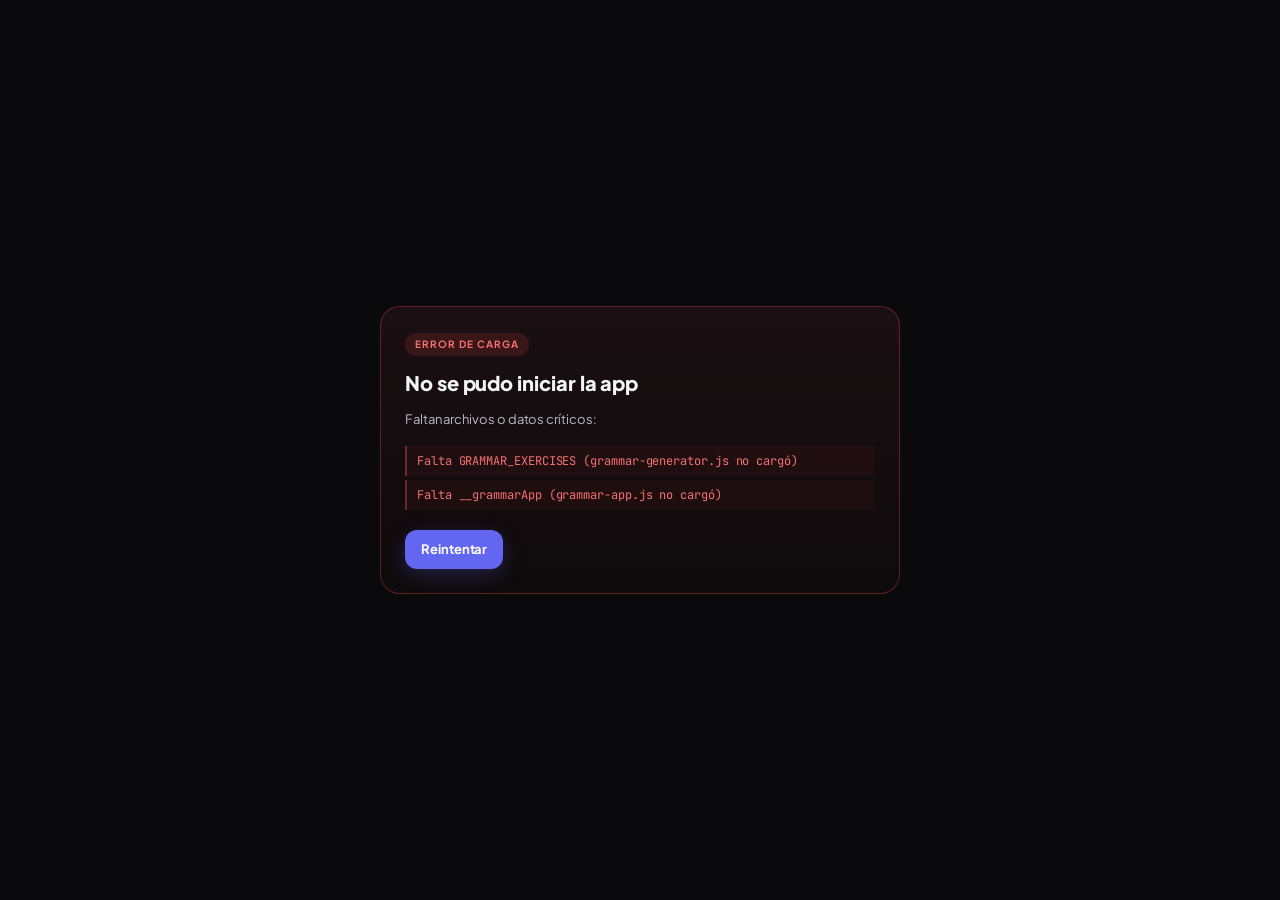
==== commit 9df502b2: "Actualizar grammar.html" ====
--- a/grammar.html
+++ b/grammar.html
@@ -22,6 +22,9 @@
 
 <body class="app-body">
 
+  <!-- ============================================================
+       SPLASH
+       ============================================================ -->
   <div id="splash-screen" class="splash" aria-hidden="true">
     <div class="splash__logo-wrap">
       <div class="splash__glow"></div>
@@ -34,6 +37,9 @@
     </div>
   </div>
 
+  <!-- ============================================================
+       HEADER
+       ============================================================ -->
   <header class="app-header">
     <a href="index.html" class="brand grammar-back" aria-label="Volver a verbos">
       <span class="brand__logo">Ir</span>
@@ -69,8 +75,14 @@
     </nav>
   </header>
 
+  <!-- ============================================================
+       MAIN
+       ============================================================ -->
   <main class="app-main">
 
+    <!-- --------------------------------------------------------
+         VISTA: HOME / CONFIGURACIÓN
+         -------------------------------------------------------- -->
     <section id="view-home" class="view view--home is-visible">
       <div class="banner">
         <span class="banner__badge">A2 → B1+</span>
@@ -78,6 +90,7 @@
         <p class="banner__text">Tiempos verbales y condicionales con ejercicios contextuales. De cero a B1+.</p>
       </div>
 
+      <!-- PASO 1: Sección -->
       <section class="block">
         <header class="block__head">
           <h3 class="block__title"><span class="block__step">1</span> Sección</h3>
@@ -86,21 +99,17 @@
           <button type="button" class="section-card is-active" data-section="tenses">
             <span class="section-card__icon">📘</span>
             <span class="section-card__title">Tiempos Verbales</span>
-            <span class="section-card__desc">Present, Past, Perfect y contrastes.</span>
+            <span class="section-card__desc">Present, Past, Perfect y sus contrastes.</span>
           </button>
           <button type="button" class="section-card" data-section="conditionals">
             <span class="section-card__icon">🔀</span>
             <span class="section-card__title">Condicionales</span>
             <span class="section-card__desc">Del tipo 0 al tipo 3.</span>
           </button>
-          <button type="button" class="section-card" data-section="mastery">
-            <span class="section-card__icon">👑</span>
-            <span class="section-card__title">Maestría Global</span>
-            <span class="section-card__desc">Examen final: todo mezclado.</span>
-          </button>
         </div>
       </section>
 
+      <!-- PASO 2: Dificultad -->
       <section class="block">
         <header class="block__head">
           <h3 class="block__title"><span class="block__step">2</span> Dificultad</h3>
@@ -109,6 +118,7 @@
         <div class="difficulty-grid" id="difficulty-grid"></div>
       </section>
 
+      <!-- PASO 3: Nivel -->
       <section class="block">
         <header class="block__head">
           <h3 class="block__title"><span class="block__step">3</span> Nivel</h3>
@@ -117,11 +127,12 @@
         <div class="chips" id="level-chips"></div>
       </section>
 
+      <!-- PASO 4: Cantidad -->
       <section class="block">
         <header class="block__head">
           <h3 class="block__title"><span class="block__step">4</span> Cantidad</h3>
         </header>
-        <div class="chips">
+        <div class="chips" id="limit-chips">
           <button type="button" class="chip limit-btn" data-limit="10">10</button>
           <button type="button" class="chip limit-btn is-active" data-limit="25">25</button>
           <button type="button" class="chip limit-btn" data-limit="50">50</button>
@@ -129,6 +140,7 @@
         </div>
       </section>
 
+      <!-- PASO 5: Reglas del tema -->
       <section class="block">
         <div class="rules-panel" id="rules-panel">
           <div class="rules-panel__head">
@@ -140,6 +152,7 @@
         </div>
       </section>
 
+      <!-- Botón comenzar -->
       <button type="button" class="btn btn--primary btn--lg" id="start-session-btn">
         <span>Comenzar sesión</span>
         <svg viewBox="0 0 24 24" fill="none" stroke="currentColor" stroke-width="2" stroke-linecap="round" stroke-linejoin="round" aria-hidden="true">
@@ -149,6 +162,9 @@
       </button>
     </section>
 
+    <!-- --------------------------------------------------------
+         VISTA: ESTUDIO
+         -------------------------------------------------------- -->
     <section id="view-study" class="view view--study">
       <div class="study-bar">
         <button type="button" class="btn btn--ghost" id="exit-session-btn">
@@ -171,6 +187,7 @@
         <div id="flashcard" class="flashcard">
           <div class="flashcard__inner">
 
+            <!-- CARA FRONTAL -->
             <div class="flashcard__face flashcard__face--front">
               <header class="flashcard__head">
                 <span id="card-type-badge" class="badge badge--type">Gramática</span>
@@ -187,6 +204,7 @@
               </form>
             </div>
 
+            <!-- CARA TRASERA (mini-lección) -->
             <div class="flashcard__face flashcard__face--back">
               <header class="flashcard__head">
                 <span class="badge badge--fail">¡Fallo!</span>
@@ -200,15 +218,15 @@
                 </div>
                 <div class="lesson__rows">
                   <div class="lesson__row">
-                    <span class="lesson__k">Regla</span>
+                    <span class="lesson__k">Tiempo</span>
                     <span id="mini-base" class="lesson__v">—</span>
                   </div>
                   <div class="lesson__row">
-                    <span class="lesson__k">Tiempo</span>
+                    <span class="lesson__k">Respuesta</span>
                     <span id="mini-past" class="lesson__v lesson__v--past">—</span>
                   </div>
                   <div class="lesson__row">
-                    <span class="lesson__k">Estructura</span>
+                    <span class="lesson__k">Regla</span>
                     <span id="mini-part" class="lesson__v lesson__v--part">—</span>
                   </div>
                 </div>
@@ -224,6 +242,9 @@
       </div>
     </section>
 
+    <!-- --------------------------------------------------------
+         VISTA: ESTADÍSTICAS
+         -------------------------------------------------------- -->
     <section id="view-stats" class="view view--stats">
       <div class="stats-head">
         <div>
@@ -254,15 +275,17 @@
 
       <div class="panel">
         <h3 class="panel__title">Progreso por dificultad</h3>
+
         <div class="progress-row">
           <div class="progress-row__head">
             <span>🟢 Fácil</span>
-            <span id="prog-high" class="progress-row__pct">0%</span>
+            <span id="prog-easy" class="progress-row__pct">0%</span>
           </div>
           <div class="progress">
-            <div id="bar-high" class="progress__fill progress__fill--high"></div>
-          </div>
-        </div>
+            <div id="bar-easy" class="progress__fill progress__fill--high"></div>
+          </div>
+        </div>
+
         <div class="progress-row">
           <div class="progress-row__head">
             <span>🟡 Medio</span>
@@ -272,13 +295,24 @@
             <div id="bar-medium" class="progress__fill progress__fill--medium"></div>
           </div>
         </div>
+
         <div class="progress-row">
           <div class="progress-row__head">
             <span>🟠 Difícil</span>
-            <span id="prog-low" class="progress-row__pct">0%</span>
+            <span id="prog-hard" class="progress-row__pct">0%</span>
           </div>
           <div class="progress">
-            <div id="bar-low" class="progress__fill progress__fill--low"></div>
+            <div id="bar-hard" class="progress__fill progress__fill--low"></div>
+          </div>
+        </div>
+
+        <div class="progress-row">
+          <div class="progress-row__head">
+            <span>🔴 Experto</span>
+            <span id="prog-expert" class="progress-row__pct">0%</span>
+          </div>
+          <div class="progress">
+            <div id="bar-expert" class="progress__fill progress__fill--low"></div>
           </div>
         </div>
       </div>
@@ -286,6 +320,9 @@
 
   </main>
 
+  <!-- ============================================================
+       TOAST
+       ============================================================ -->
   <div id="toast" class="toast" role="status" aria-live="polite">
     <div id="toast-content" class="toast__content">
       <svg viewBox="0 0 24 24" fill="none" stroke="currentColor" stroke-width="2" stroke-linecap="round" stroke-linejoin="round" aria-hidden="true">
@@ -295,6 +332,9 @@
     </div>
   </div>
 
+  <!-- ============================================================
+       SCRIPTS
+       ============================================================ -->
   <script src="data-verbs.js"></script>
   <script src="data-grammar.js"></script>
   <script src="grammar-generator.js"></script>
--- a/grammar.css
+++ b/grammar.css
@@ -3,7 +3,9 @@
    Solo lo específico de grammar.html. Reutiliza styles.css.
    ============================================================ */
 
-/* ---------- Pantalla de error de verificación ---------- */
+/* ------------------------------------------------------------
+   1. PANTALLA DE ERROR (verificación)
+   ------------------------------------------------------------ */
 .verify-error {
   position: fixed;
   inset: 0;
@@ -64,15 +66,16 @@
   background: rgba(239, 68, 68, 0.05);
 }
 
-/* ---------- Tarjetas de sección ---------- */
+/* ------------------------------------------------------------
+   2. TARJETAS DE SECCIÓN
+   ------------------------------------------------------------ */
 .section-cards {
   display: grid;
-  grid-template-columns: repeat(3, 1fr);
+  grid-template-columns: repeat(2, 1fr);
   gap: var(--s-3);
-  margin-bottom: var(--s-6);
-}
-
-@media (max-width: 720px) {
+}
+
+@media (max-width: 560px) {
   .section-cards { grid-template-columns: 1fr; }
 }
 
@@ -88,37 +91,43 @@
 }
 
 .section-card:hover {
-  border-color: rgba(99, 102, 241, 0.4);
+  border-color: #2c2c3a;
   transform: translateY(-2px);
 }
 
 .section-card.is-active {
   border-color: rgba(99, 102, 241, 0.6);
-  background: linear-gradient(180deg, rgba(99,102,241,0.08) 0%, var(--bg-2) 100%);
+  background: linear-gradient(180deg, rgba(99, 102, 241, 0.08) 0%, var(--bg-2) 100%);
 }
 
 .section-card__icon {
   font-size: 26px;
   margin-bottom: var(--s-3);
   display: block;
+  line-height: 1;
 }
 
 .section-card__title {
   font-size: 15px;
   font-weight: 800;
   margin-bottom: var(--s-1);
+  display: block;
+  letter-spacing: -0.01em;
 }
 
 .section-card__desc {
   font-size: 12px;
   color: var(--text-3);
   line-height: 1.5;
-}
-
-/* ---------- Bloque de dificultades ---------- */
+  display: block;
+}
+
+/* ------------------------------------------------------------
+   3. GRID DE DIFICULTADES
+   ------------------------------------------------------------ */
 .difficulty-grid {
   display: grid;
-  grid-template-columns: repeat(5, 1fr);
+  grid-template-columns: repeat(4, 1fr);
   gap: var(--s-2);
 }
 
@@ -133,6 +142,9 @@
   background: var(--surface);
   text-align: left;
   transition: all var(--t-fast);
+  display: flex;
+  flex-direction: column;
+  gap: 4px;
 }
 
 .difficulty-tile:hover {
@@ -140,9 +152,14 @@
   background: var(--surface-2);
 }
 
+.difficulty-tile:active {
+  transform: scale(0.985);
+}
+
 .difficulty-tile.is-active {
   border-color: rgba(99, 102, 241, 0.55);
   background: rgba(99, 102, 241, 0.08);
+  box-shadow: 0 0 0 1px rgba(99, 102, 241, 0.15) inset;
 }
 
 .difficulty-tile__badge {
@@ -153,31 +170,48 @@
   font-weight: 700;
   letter-spacing: 0.08em;
   text-transform: uppercase;
-  margin-bottom: var(--s-2);
+  align-self: flex-start;
+  margin-bottom: var(--s-1);
 }
 
 .difficulty-tile__title {
   font-size: 13px;
   font-weight: 700;
   display: block;
-  margin-bottom: 2px;
 }
 
 .difficulty-tile__cefr {
   font-family: var(--font-mono);
   font-size: 10px;
   color: var(--text-4);
-}
-
-/* Colores por dificultad */
-.difficulty-tile[data-diff="easy"]    .difficulty-tile__badge { background: rgba(16,185,129,.12); color:#34d399; }
-.difficulty-tile[data-diff="medium"]  .difficulty-tile__badge { background: rgba(245,158,11,.12); color:#fbbf24; }
-.difficulty-tile[data-diff="hard"]    .difficulty-tile__badge { background: rgba(249,115,22,.12); color:#fb923c; }
-.difficulty-tile[data-diff="expert"]  .difficulty-tile__badge { background: rgba(239,68,68,.12);  color:#f87171; }
-.difficulty-tile[data-diff="mastery"] .difficulty-tile__badge,
-.difficulty-tile[data-diff="global"]  .difficulty-tile__badge { background: rgba(139,92,246,.15); color:#a78bfa; }
-
-/* ---------- Panel de reglas ---------- */
+  font-weight: 600;
+}
+
+/* Colores por dificultad (badge) */
+.difficulty-tile[data-diff="easy"]   .difficulty-tile__badge {
+  background: rgba(16, 185, 129, 0.12);
+  color: #34d399;
+}
+.difficulty-tile[data-diff="medium"] .difficulty-tile__badge {
+  background: rgba(245, 158, 11, 0.12);
+  color: #fbbf24;
+}
+.difficulty-tile[data-diff="hard"]   .difficulty-tile__badge {
+  background: rgba(249, 115, 22, 0.12);
+  color: #fb923c;
+}
+.difficulty-tile[data-diff="expert"] .difficulty-tile__badge {
+  background: rgba(239, 68, 68, 0.12);
+  color: #f87171;
+}
+.difficulty-tile[data-diff="mastery"] .difficulty-tile__badge {
+  background: rgba(139, 92, 246, 0.15);
+  color: #a78bfa;
+}
+
+/* ------------------------------------------------------------
+   4. PANEL DE REGLAS
+   ------------------------------------------------------------ */
 .rules-panel {
   padding: var(--s-5);
   border: 1px solid var(--line);
@@ -197,6 +231,7 @@
 .rules-panel__title {
   font-size: 14px;
   font-weight: 800;
+  letter-spacing: -0.01em;
 }
 
 .rules-panel__cefr {
@@ -207,6 +242,7 @@
   background: var(--accent-soft);
   color: var(--accent-2);
   font-weight: 700;
+  letter-spacing: 0.04em;
 }
 
 .rules-panel__desc {
@@ -231,17 +267,42 @@
   line-height: 1.5;
 }
 
+.rules-panel__list li:last-child {
+  margin-bottom: 0;
+}
+
 .rules-panel__list li::before {
   content: "▸";
   position: absolute;
   left: 0;
+  top: 0;
   color: var(--accent-2);
   font-weight: 700;
 }
 
-/* ---------- Header específico de grammar ---------- */
+/* ------------------------------------------------------------
+   5. HEADER — botón "volver a verbos"
+   ------------------------------------------------------------ */
 .grammar-back {
-  display: inline-flex;
-  align-items: center;
-  gap: 6px;
+  text-decoration: none;
+}
+
+.grammar-back:hover .brand__name {
+  color: var(--accent-2);
+}
+
+/* ------------------------------------------------------------
+   6. BADGE DE TIEMPO EN LA CARA TRASERA
+   ------------------------------------------------------------ */
+.mini-tense {
+  display: inline-block;
+  padding: 3px 8px;
+  border-radius: var(--r-full);
+  background: var(--accent-soft);
+  color: var(--accent-2);
+  font-size: 10px;
+  font-weight: 700;
+  letter-spacing: 0.06em;
+  text-transform: uppercase;
+  margin-bottom: var(--s-3);
 }
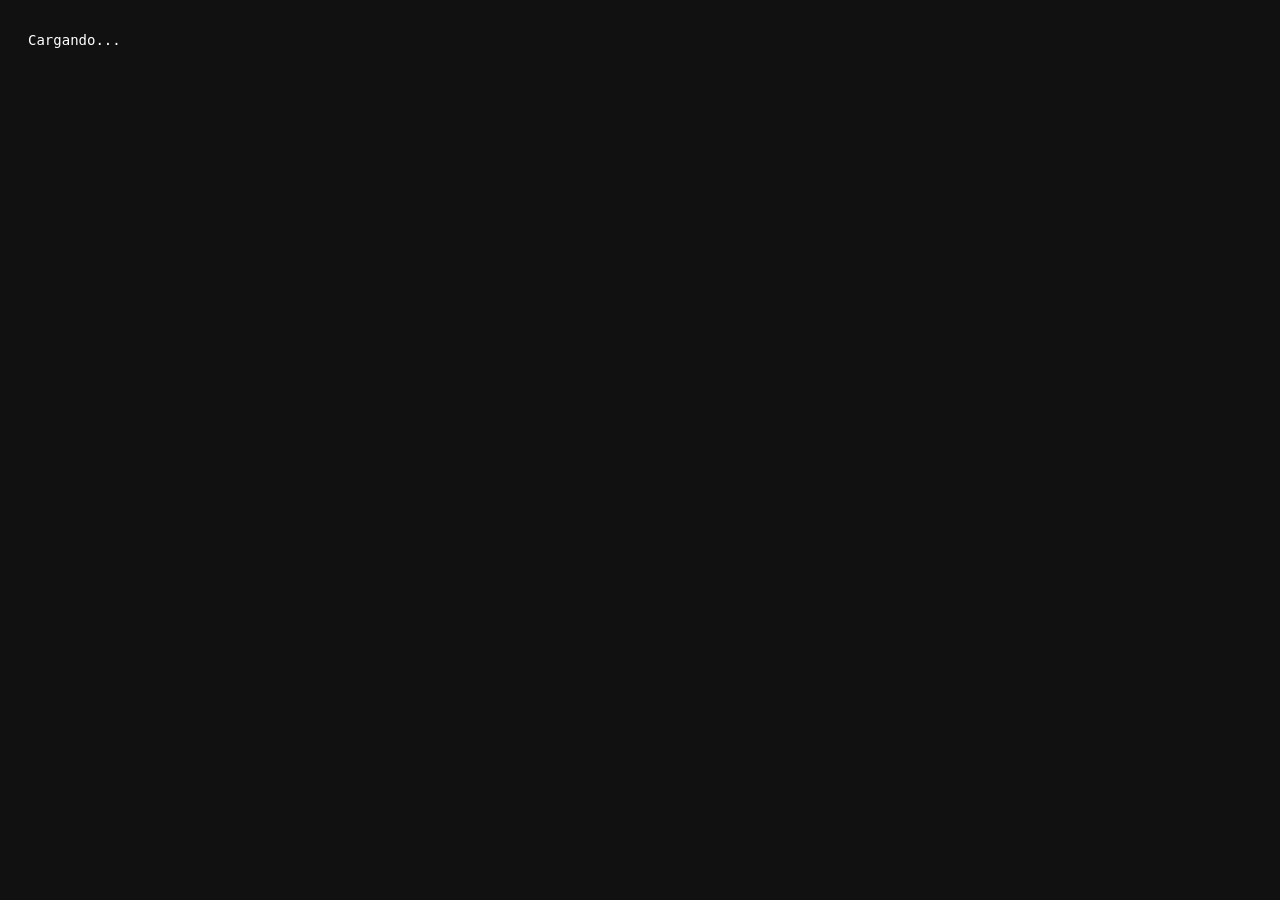
==== commit 0ca903a7: "Actualizar grammar.html" ====
--- a/grammar.html
+++ b/grammar.html
@@ -1,407 +1,56 @@
 <!DOCTYPE html>
-<html lang="es" class="dark">
+<html lang="es">
 <head>
-  <meta charset="UTF-8" />
-  <meta name="viewport" content="width=device-width, initial-scale=1.0, maximum-scale=1.0, user-scalable=no, viewport-fit=cover" />
-  <title>Gramática — IRREGULARS</title>
-  <meta name="description" content="Gramática inglesa de A2 a B1+: tiempos verbales y condicionales con ejercicios contextuales." />
+  <meta charset="UTF-8">
+  <meta name="viewport" content="width=device-width, initial-scale=1.0">
+  <title>TEST</title>
+</head>
+<body style="background:#111;color:#fff;font-family:monospace;padding:20px;font-size:14px;line-height:1.8;">
+  <div id="out">Cargando...</div>
 
-  <link rel="manifest" href="manifest.json" />
-  <meta name="theme-color" content="#0a0a0c" />
-  <meta name="apple-mobile-web-app-capable" content="yes" />
-  <meta name="apple-mobile-web-app-status-bar-style" content="black-translucent" />
-  <meta name="apple-mobile-web-app-title" content="IRREGULARS" />
-
-  <link rel="preconnect" href="https://fonts.googleapis.com" />
-  <link rel="preconnect" href="https://fonts.gstatic.com" crossorigin />
-  <link href="https://fonts.googleapis.com/css2?family=Plus+Jakarta+Sans:wght@400;500;600;700;800&family=JetBrains+Mono:wght@400;500;600;700&display=swap" rel="stylesheet" />
-
-  <link rel="stylesheet" href="styles.css" />
-  <link rel="stylesheet" href="grammar.css" />
-</head>
-
-<body class="app-body">
-
-  <!-- ============================================================
-       SPLASH
-       ============================================================ -->
-  <div id="splash-screen" class="splash" aria-hidden="true">
-    <div class="splash__logo-wrap">
-      <div class="splash__glow"></div>
-      <div class="splash__logo"><span>Gr</span></div>
-    </div>
-    <h1 class="splash__title">GRAMÁTICA</h1>
-    <p class="splash__subtitle">De A2 a B1+</p>
-    <div class="splash__bar">
-      <div id="splash-progress" class="splash__bar-fill"></div>
-    </div>
-  </div>
-
-  <!-- ============================================================
-       HEADER
-       ============================================================ -->
-  <header class="app-header">
-    <a href="index.html" class="brand grammar-back" aria-label="Volver a verbos">
-      <span class="brand__logo">Ir</span>
-      <span class="brand__text">
-        <span class="brand__name">IRREGULARS</span>
-        <span class="brand__tag">← Verbos</span>
-      </span>
-    </a>
-
-    <nav class="topnav" aria-label="Navegación principal">
-      <a href="index.html" class="topnav__btn">
-        <svg viewBox="0 0 24 24" fill="none" stroke="currentColor" stroke-width="2" stroke-linecap="round" stroke-linejoin="round" aria-hidden="true">
-          <path d="M19 12H5" />
-          <path d="M12 19l-7-7 7-7" />
-        </svg>
-        <span>Verbos</span>
-      </a>
-      <button type="button" id="nav-home" class="topnav__btn is-active">
-        <svg viewBox="0 0 24 24" fill="none" stroke="currentColor" stroke-width="2" stroke-linecap="round" stroke-linejoin="round" aria-hidden="true">
-          <path d="M3 12l2-2 7-7 7 7 2 2" />
-          <path d="M5 10v10a1 1 0 0 0 1 1h3m10-11v10a1 1 0 0 1-1 1h-3m-6 0a1 1 0 0 0 1-1v-4a1 1 0 0 1 1-1h2a1 1 0 0 1 1 1v4a1 1 0 0 0 1 1m-6 0h6" />
-        </svg>
-        <span>Gramática</span>
-      </button>
-      <button type="button" id="nav-stats" class="topnav__btn">
-        <svg viewBox="0 0 24 24" fill="none" stroke="currentColor" stroke-width="2" stroke-linecap="round" stroke-linejoin="round" aria-hidden="true">
-          <path d="M9 19v-6a2 2 0 0 0-2-2H5a2 2 0 0 0-2 2v6a2 2 0 0 0 2 2h2a2 2 0 0 0 2-2z" />
-          <path d="M9 19V9a2 2 0 0 1 2-2h2a2 2 0 0 1 2 2v10" />
-          <path d="M9 19a2 2 0 0 0 2 2h2a2 2 0 0 0 2-2m0 0V5a2 2 0 0 1 2-2h2a2 2 0 0 1 2 2v14a2 2 0 0 1-2 2h-2a2 2 0 0 1-2-2z" />
-        </svg>
-        <span>Estadísticas</span>
-      </button>
-    </nav>
-  </header>
-
-  <!-- ============================================================
-       MAIN
-       ============================================================ -->
-  <main class="app-main">
-
-    <!-- --------------------------------------------------------
-         VISTA: HOME / CONFIGURACIÓN
-         -------------------------------------------------------- -->
-    <section id="view-home" class="view view--home is-visible">
-      <div class="banner">
-        <span class="banner__badge">A2 → B1+</span>
-        <h2 class="banner__title">Gramática inglesa</h2>
-        <p class="banner__text">Tiempos verbales y condicionales con ejercicios contextuales. De cero a B1+.</p>
-      </div>
-
-      <!-- PASO 1: Sección -->
-      <section class="block">
-        <header class="block__head">
-          <h3 class="block__title"><span class="block__step">1</span> Sección</h3>
-        </header>
-        <div class="section-cards" id="section-cards">
-          <button type="button" class="section-card is-active" data-section="tenses">
-            <span class="section-card__icon">📘</span>
-            <span class="section-card__title">Tiempos Verbales</span>
-            <span class="section-card__desc">Present, Past, Perfect y sus contrastes.</span>
-          </button>
-          <button type="button" class="section-card" data-section="conditionals">
-            <span class="section-card__icon">🔀</span>
-            <span class="section-card__title">Condicionales</span>
-            <span class="section-card__desc">Del tipo 0 al tipo 3.</span>
-          </button>
-        </div>
-      </section>
-
-      <!-- PASO 2: Dificultad -->
-      <section class="block">
-        <header class="block__head">
-          <h3 class="block__title"><span class="block__step">2</span> Dificultad</h3>
-          <span id="selected-difficulty-label" class="block__value">Fácil</span>
-        </header>
-        <div class="difficulty-grid" id="difficulty-grid"></div>
-      </section>
-
-      <!-- PASO 3: Nivel -->
-      <section class="block">
-        <header class="block__head">
-          <h3 class="block__title"><span class="block__step">3</span> Nivel</h3>
-          <span id="selected-level-label" class="block__value">Nivel 1</span>
-        </header>
-        <div class="chips" id="level-chips"></div>
-      </section>
-
-      <!-- PASO 4: Cantidad -->
-      <section class="block">
-        <header class="block__head">
-          <h3 class="block__title"><span class="block__step">4</span> Cantidad</h3>
-        </header>
-        <div class="chips" id="limit-chips">
-          <button type="button" class="chip limit-btn" data-limit="10">10</button>
-          <button type="button" class="chip limit-btn is-active" data-limit="25">25</button>
-          <button type="button" class="chip limit-btn" data-limit="50">50</button>
-          <button type="button" class="chip limit-btn" data-limit="100">100</button>
-        </div>
-      </section>
-
-      <!-- PASO 5: Reglas del tema -->
-      <section class="block">
-        <div class="rules-panel" id="rules-panel">
-          <div class="rules-panel__head">
-            <span class="rules-panel__title" id="rules-title">—</span>
-            <span class="rules-panel__cefr" id="rules-cefr">—</span>
-          </div>
-          <p class="rules-panel__desc" id="rules-desc">—</p>
-          <ul class="rules-panel__list" id="rules-list"></ul>
-        </div>
-      </section>
-
-      <!-- Botón comenzar -->
-      <button type="button" class="btn btn--primary btn--lg" id="start-session-btn">
-        <span>Comenzar sesión</span>
-        <svg viewBox="0 0 24 24" fill="none" stroke="currentColor" stroke-width="2" stroke-linecap="round" stroke-linejoin="round" aria-hidden="true">
-          <path d="M5 12h14" />
-          <path d="M13 5l7 7-7 7" />
-        </svg>
-      </button>
-    </section>
-
-    <!-- --------------------------------------------------------
-         VISTA: ESTUDIO
-         -------------------------------------------------------- -->
-    <section id="view-study" class="view view--study">
-      <div class="study-bar">
-        <button type="button" class="btn btn--ghost" id="exit-session-btn">
-          <svg viewBox="0 0 24 24" fill="none" stroke="currentColor" stroke-width="2" stroke-linecap="round" stroke-linejoin="round" aria-hidden="true">
-            <path d="M19 12H5" />
-            <path d="M12 19l-7-7 7-7" />
-          </svg>
-          <span>Salir</span>
-        </button>
-
-        <div class="study-bar__progress">
-          <span id="session-counter" class="study-bar__count">1 / 25</span>
-          <div class="progress">
-            <div id="session-progress-bar" class="progress__fill"></div>
-          </div>
-        </div>
-      </div>
-
-      <div class="flashcard-stage">
-        <div id="flashcard" class="flashcard">
-          <div class="flashcard__inner">
-
-            <!-- CARA FRONTAL -->
-            <div class="flashcard__face flashcard__face--front">
-              <header class="flashcard__head">
-                <span id="card-type-badge" class="badge badge--type">Gramática</span>
-                <span id="card-verb-hint" class="flashcard__hint">—</span>
-              </header>
-
-              <p id="card-sentence" class="flashcard__sentence">
-                Cargando…
-              </p>
-
-              <form id="answer-form" class="answer" autocomplete="off">
-                <input id="answer-input" class="answer__input" type="text" placeholder="Escribe la respuesta…" spellcheck="false" autocapitalize="none" autocorrect="off" inputmode="text" />
-                <button type="submit" class="btn btn--primary btn--block">Comprobar</button>
-              </form>
-            </div>
-
-            <!-- CARA TRASERA (mini-lección) -->
-            <div class="flashcard__face flashcard__face--back">
-              <header class="flashcard__head">
-                <span class="badge badge--fail">¡Fallo!</span>
-                <span id="feedback-correct-word" class="flashcard__hint flashcard__hint--fail">Respuesta: —</span>
-              </header>
-
-              <div class="lesson">
-                <div class="lesson__title">
-                  <span id="mini-verb-title" class="lesson__verb">—</span>
-                  <span id="mini-verb-es" class="lesson__es">—</span>
-                </div>
-                <div class="lesson__rows">
-                  <div class="lesson__row">
-                    <span class="lesson__k">Tiempo</span>
-                    <span id="mini-base" class="lesson__v">—</span>
-                  </div>
-                  <div class="lesson__row">
-                    <span class="lesson__k">Respuesta</span>
-                    <span id="mini-past" class="lesson__v lesson__v--past">—</span>
-                  </div>
-                  <div class="lesson__row">
-                    <span class="lesson__k">Regla</span>
-                    <span id="mini-part" class="lesson__v lesson__v--part">—</span>
-                  </div>
-                </div>
-              </div>
-
-              <button type="button" class="btn btn--ghost btn--block" id="next-card-btn">
-                Continuar practicando ↵
-              </button>
-            </div>
-
-          </div>
-        </div>
-      </div>
-    </section>
-
-    <!-- --------------------------------------------------------
-         VISTA: ESTADÍSTICAS
-         -------------------------------------------------------- -->
-    <section id="view-stats" class="view view--stats">
-      <div class="stats-head">
-        <div>
-          <h2 class="stats-head__title">Estadísticas</h2>
-          <p class="stats-head__subtitle">Tu progreso se guarda en este dispositivo.</p>
-        </div>
-        <button type="button" class="btn btn--danger" id="reset-stats-btn">Reiniciar datos</button>
-      </div>
-
-      <div class="grid grid--4 grid--metrics">
-        <div class="metric">
-          <span class="metric__k">Ejercicios</span>
-          <span id="stat-total" class="metric__v">0</span>
-        </div>
-        <div class="metric">
-          <span class="metric__k">Aciertos</span>
-          <span id="stat-accuracy" class="metric__v metric__v--ok">0%</span>
-        </div>
-        <div class="metric">
-          <span class="metric__k">Racha actual</span>
-          <span id="stat-streak" class="metric__v metric__v--warn">0</span>
-        </div>
-        <div class="metric">
-          <span class="metric__k">Mejor racha</span>
-          <span id="stat-best-streak" class="metric__v metric__v--info">0</span>
-        </div>
-      </div>
-
-      <div class="panel">
-        <h3 class="panel__title">Progreso por dificultad</h3>
-
-        <div class="progress-row">
-          <div class="progress-row__head">
-            <span>🟢 Fácil</span>
-            <span id="prog-easy" class="progress-row__pct">0%</span>
-          </div>
-          <div class="progress">
-            <div id="bar-easy" class="progress__fill progress__fill--high"></div>
-          </div>
-        </div>
-
-        <div class="progress-row">
-          <div class="progress-row__head">
-            <span>🟡 Medio</span>
-            <span id="prog-medium" class="progress-row__pct">0%</span>
-          </div>
-          <div class="progress">
-            <div id="bar-medium" class="progress__fill progress__fill--medium"></div>
-          </div>
-        </div>
-
-        <div class="progress-row">
-          <div class="progress-row__head">
-            <span>🟠 Difícil</span>
-            <span id="prog-hard" class="progress-row__pct">0%</span>
-          </div>
-          <div class="progress">
-            <div id="bar-hard" class="progress__fill progress__fill--low"></div>
-          </div>
-        </div>
-
-        <div class="progress-row">
-          <div class="progress-row__head">
-            <span>🔴 Experto</span>
-            <span id="prog-expert" class="progress-row__pct">0%</span>
-          </div>
-          <div class="progress">
-            <div id="bar-expert" class="progress__fill progress__fill--low"></div>
-          </div>
-        </div>
-      </div>
-    </section>
-
-  </main>
-
-  <!-- ============================================================
-       TOAST
-       ============================================================ -->
-  <div id="toast" class="toast" role="status" aria-live="polite">
-    <div id="toast-content" class="toast__content">
-      <svg viewBox="0 0 24 24" fill="none" stroke="currentColor" stroke-width="2" stroke-linecap="round" stroke-linejoin="round" aria-hidden="true">
-        <path d="M5 13l4 4L19 7" />
-      </svg>
-      <span id="toast-msg">¡Correcto!</span>
-    </div>
-  </div>
-
-  <!-- ============================================================
-       SCRIPTS
-       ============================================================ -->
-  <script src="data-verbs.js"></script>
-  <script src="data-grammar.js"></script>
-  <script src="grammar-generator.js"></script>
-  <script src="app.js"></script>
-  <script src="grammar-app.js"></script>
-  <script src="grammar-verify.js"></script>
+  <script src="data-verbs.js" onerror="window.__e1='data-verbs.js'"></script>
+  <script src="data-grammar.js" onerror="window.__e2='data-grammar.js'"></script>
+  <script src="grammar-generator.js" onerror="window.__e3='grammar-generator.js'"></script>
+  <script src="app.js" onerror="window.__e4='app.js'"></script>
+  <script src="grammar-app.js" onerror="window.__e5='grammar-app.js'"></script>
 
   <script>
-    /* ------------------------------------------------------------
-       Arranque con verificación previa
-       ------------------------------------------------------------ */
-    (function () {
-      function boot() {
-        // 1) Verificación A+B (y C si ?debug=1)
-        var ok = window.__grammarVerify ? window.__grammarVerify() : false;
-        if (!ok) {
-          console.error("[GRAMMAR] Verificación falló. App no arranca.");
-          return;
-        }
+    window.__jsErrors = [];
+    window.addEventListener("error", function(e) {
+      window.__jsErrors.push((e.message || "?") + " @ " + (e.filename || "?") + ":" + (e.lineno || "?"));
+    });
 
-        // 2) Arrancar la app
-        try {
-          window.__grammarApp.init();
-        } catch (err) {
-          console.error("[GRAMMAR] Error en init:", err);
-          var splash = document.getElementById("splash-screen");
-          if (splash) splash.remove();
-        }
+    setTimeout(function() {
+      var lines = [];
+      lines.push("=== RESULTADO DEL TEST ===");
+      lines.push("");
+      lines.push("Carga de archivos:");
+      lines.push("  data-verbs.js ........ " + (window.__e1 ? "❌ NO CARGÓ" : "✓"));
+      lines.push("  data-grammar.js ...... " + (window.__e2 ? "❌ NO CARGÓ" : "✓"));
+      lines.push("  grammar-generator.js . " + (window.__e3 ? "❌ NO CARGÓ" : "✓"));
+      lines.push("  app.js ............... " + (window.__e4 ? "❌ NO CARGÓ" : "✓"));
+      lines.push("  grammar-app.js ....... " + (window.__e5 ? "❌ NO CARGÓ" : "✓"));
+      lines.push("");
+      lines.push("Variables globales:");
+      lines.push("  IRREGULAR_VERBS ...... " + typeof IRREGULAR_VERBS);
+      lines.push("  ALL_EXERCISES ........ " + typeof ALL_EXERCISES);
+      lines.push("  GRAMMAR_TOPICS ....... " + typeof GRAMMAR_TOPICS);
+      lines.push("  GRAMMAR_EXERCISES .... " + typeof GRAMMAR_EXERCISES);
+      lines.push("  IrregularsApp ........ " + typeof IrregularsApp);
+      lines.push("  GrammarApp ........... " + typeof GrammarApp);
+      lines.push("  window.__grammarApp .. " + typeof window.__grammarApp);
+      lines.push("");
+      lines.push("Errores JS (" + window.__jsErrors.length + "):");
+      if (window.__jsErrors.length === 0) {
+        lines.push("  (ninguno)");
+      } else {
+        window.__jsErrors.forEach(function(err, i) {
+          lines.push("  " + (i+1) + ". " + err);
+        });
       }
 
-      if (document.readyState === "complete" || document.readyState === "interactive") {
-        setTimeout(boot, 0);
-      } else {
-        document.addEventListener("DOMContentLoaded", boot);
-      }
-    })();
-
-    /* ------------------------------------------------------------
-       Service Worker
-       ------------------------------------------------------------ */
-    if ("serviceWorker" in navigator) {
-      window.addEventListener("load", function () {
-        navigator.serviceWorker.register("sw.js").then(function (reg) {
-          reg.update().catch(function () {});
-          if (reg.waiting) reg.waiting.postMessage({ type: "SKIP_WAITING" });
-          reg.addEventListener("updatefound", function () {
-            var nw = reg.installing;
-            if (!nw) return;
-            nw.addEventListener("statechange", function () {
-              if (nw.state === "installed" && navigator.serviceWorker.controller) {
-                window.location.reload();
-              }
-            });
-          });
-        }).catch(function (err) {
-          console.warn("[GRAMMAR] SW register error:", err);
-        });
-
-        var refreshing = false;
-        navigator.serviceWorker.addEventListener("controllerchange", function () {
-          if (refreshing) return;
-          refreshing = true;
-          window.location.reload();
-        });
-      });
-    }
+      document.getElementById("out").textContent = lines.join("\n");
+    }, 2000);
   </script>
-
 </body>
 </html>
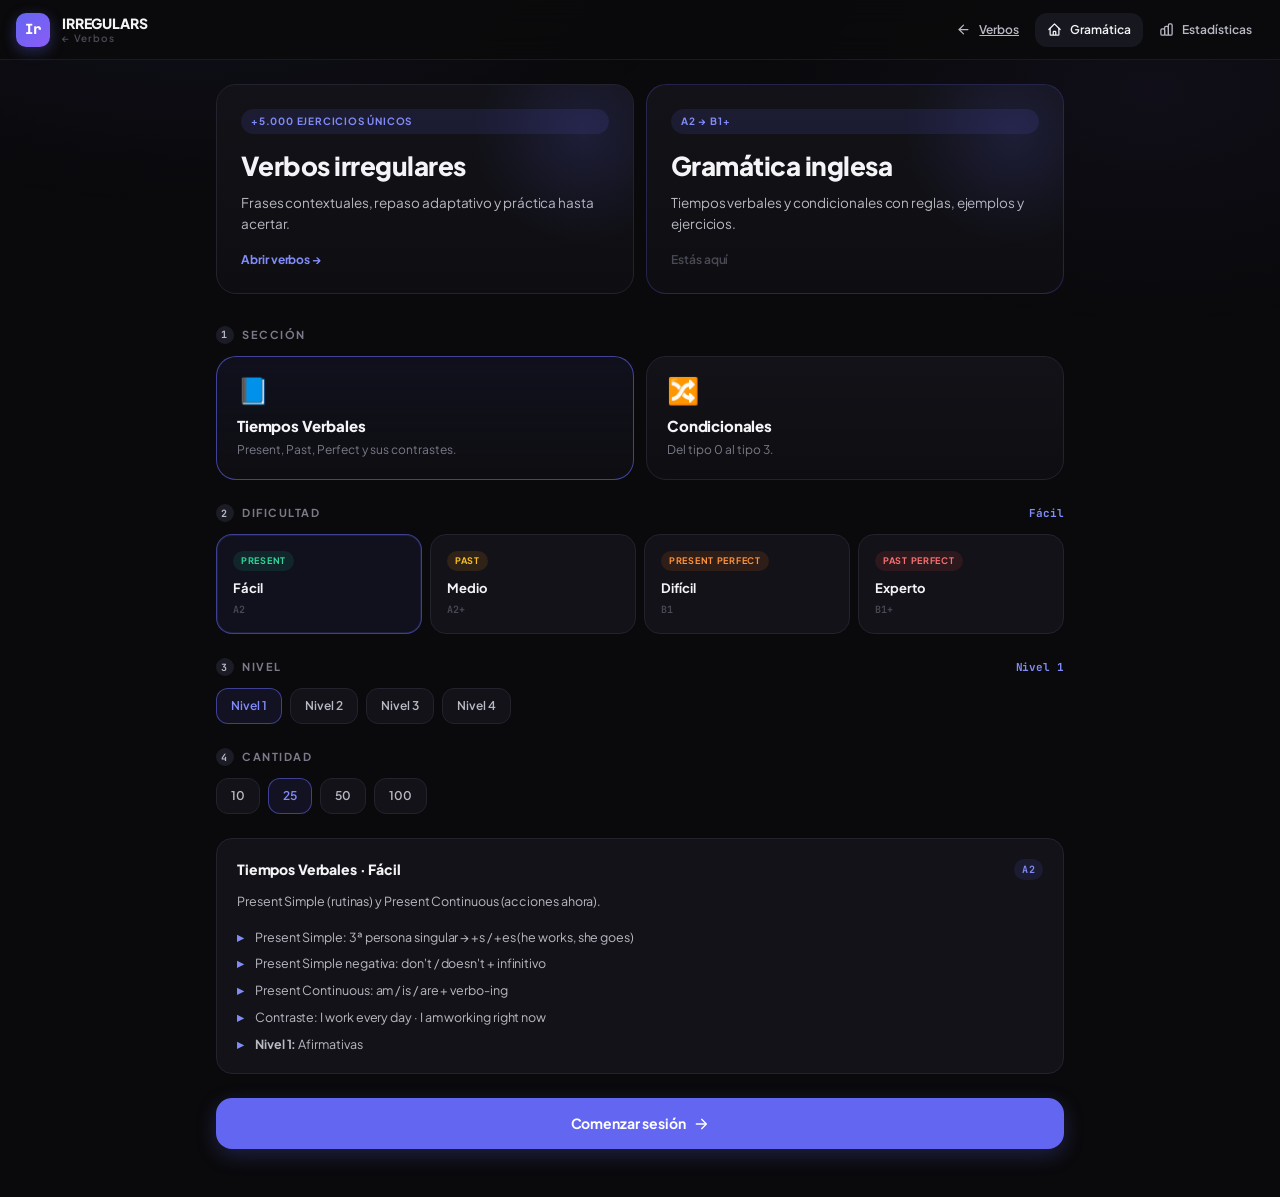
==== commit 99be42c2: "Actualizar grammar.html" ====
--- a/grammar.html
+++ b/grammar.html
@@ -1,56 +1,380 @@
 <!DOCTYPE html>
-<html lang="es">
+<html lang="es" class="dark">
 <head>
-  <meta charset="UTF-8">
-  <meta name="viewport" content="width=device-width, initial-scale=1.0">
-  <title>TEST</title>
+  <meta charset="UTF-8" />
+  <meta name="viewport" content="width=device-width, initial-scale=1.0, maximum-scale=1.0, user-scalable=no, viewport-fit=cover" />
+  <title>Gramática — IRREGULARS</title>
+  <meta name="description" content="Gramática inglesa de A2 a B1+: tiempos verbales y condicionales con ejercicios contextuales." />
+
+  <link rel="manifest" href="manifest.json" />
+  <meta name="theme-color" content="#0a0a0c" />
+  <meta name="apple-mobile-web-app-capable" content="yes" />
+  <meta name="apple-mobile-web-app-status-bar-style" content="black-translucent" />
+  <meta name="apple-mobile-web-app-title" content="IRREGULARS" />
+
+  <link rel="preconnect" href="https://fonts.googleapis.com" />
+  <link rel="preconnect" href="https://fonts.gstatic.com" crossorigin />
+  <link href="https://fonts.googleapis.com/css2?family=Plus+Jakarta+Sans:wght@400;500;600;700;800&family=JetBrains+Mono:wght@400;500;600;700&display=swap" rel="stylesheet" />
+
+  <link rel="stylesheet" href="styles.css" />
+  <link rel="stylesheet" href="grammar.css" />
 </head>
-<body style="background:#111;color:#fff;font-family:monospace;padding:20px;font-size:14px;line-height:1.8;">
-  <div id="out">Cargando...</div>
-
-  <script src="data-verbs.js" onerror="window.__e1='data-verbs.js'"></script>
-  <script src="data-grammar.js" onerror="window.__e2='data-grammar.js'"></script>
-  <script src="grammar-generator.js" onerror="window.__e3='grammar-generator.js'"></script>
-  <script src="app.js" onerror="window.__e4='app.js'"></script>
-  <script src="grammar-app.js" onerror="window.__e5='grammar-app.js'"></script>
+
+<body class="app-body">
+
+  <div id="splash-screen" class="splash" aria-hidden="true">
+    <div class="splash__logo-wrap">
+      <div class="splash__glow"></div>
+      <div class="splash__logo"><span>Gr</span></div>
+    </div>
+    <h1 class="splash__title">GRAMÁTICA</h1>
+    <p class="splash__subtitle">De A2 a B1+</p>
+    <div class="splash__bar">
+      <div id="splash-progress" class="splash__bar-fill"></div>
+    </div>
+  </div>
+
+  <header class="app-header">
+    <a href="index.html" class="brand grammar-back" aria-label="Volver a verbos">
+      <span class="brand__logo">Ir</span>
+      <span class="brand__text">
+        <span class="brand__name">IRREGULARS</span>
+        <span class="brand__tag">← Verbos</span>
+      </span>
+    </a>
+
+    <nav class="topnav" aria-label="Navegación principal">
+      <a href="index.html" class="topnav__btn">
+        <svg viewBox="0 0 24 24" fill="none" stroke="currentColor" stroke-width="2" stroke-linecap="round" stroke-linejoin="round" aria-hidden="true">
+          <path d="M19 12H5" />
+          <path d="M12 19l-7-7 7-7" />
+        </svg>
+        <span>Verbos</span>
+      </a>
+      <button type="button" id="nav-home" class="topnav__btn is-active">
+        <svg viewBox="0 0 24 24" fill="none" stroke="currentColor" stroke-width="2" stroke-linecap="round" stroke-linejoin="round" aria-hidden="true">
+          <path d="M3 12l2-2 7-7 7 7 2 2" />
+          <path d="M5 10v10a1 1 0 0 0 1 1h3m10-11v10a1 1 0 0 1-1 1h-3m-6 0a1 1 0 0 0 1-1v-4a1 1 0 0 1 1-1h2a1 1 0 0 1 1 1v4a1 1 0 0 0 1 1m-6 0h6" />
+        </svg>
+        <span>Gramática</span>
+      </button>
+      <button type="button" id="nav-stats" class="topnav__btn">
+        <svg viewBox="0 0 24 24" fill="none" stroke="currentColor" stroke-width="2" stroke-linecap="round" stroke-linejoin="round" aria-hidden="true">
+          <path d="M9 19v-6a2 2 0 0 0-2-2H5a2 2 0 0 0-2 2v6a2 2 0 0 0 2 2h2a2 2 0 0 0 2-2z" />
+          <path d="M9 19V9a2 2 0 0 1 2-2h2a2 2 0 0 1 2 2v10" />
+          <path d="M9 19a2 2 0 0 0 2 2h2a2 2 0 0 0 2-2m0 0V5a2 2 0 0 1 2-2h2a2 2 0 0 1 2 2v14a2 2 0 0 1-2 2h-2a2 2 0 0 1-2-2z" />
+        </svg>
+        <span>Estadísticas</span>
+      </button>
+    </nav>
+  </header>
+
+  <main class="app-main">
+
+    <section id="view-home" class="view view--home is-visible">
+
+      <div class="banner-duo">
+
+        <a href="index.html" class="banner banner--link">
+          <span class="banner__badge">+5.000 ejercicios únicos</span>
+          <h2 class="banner__title">Verbos irregulares</h2>
+          <p class="banner__text">Frases contextuales, repaso adaptativo y práctica hasta acertar.</p>
+          <span class="banner__cta">Abrir verbos →</span>
+        </a>
+
+        <a href="grammar.html" class="banner banner--link is-current" aria-current="page">
+          <span class="banner__badge">A2 → B1+</span>
+          <h2 class="banner__title">Gramática inglesa</h2>
+          <p class="banner__text">Tiempos verbales y condicionales con reglas, ejemplos y ejercicios.</p>
+          <span class="banner__cta banner__cta--current">Estás aquí</span>
+        </a>
+
+      </div>
+
+      <section class="block">
+        <header class="block__head">
+          <h3 class="block__title"><span class="block__step">1</span> Sección</h3>
+        </header>
+        <div class="section-cards" id="section-cards">
+          <button type="button" class="section-card is-active" data-section="tenses">
+            <span class="section-card__icon">📘</span>
+            <span class="section-card__title">Tiempos Verbales</span>
+            <span class="section-card__desc">Present, Past, Perfect y sus contrastes.</span>
+          </button>
+          <button type="button" class="section-card" data-section="conditionals">
+            <span class="section-card__icon">🔀</span>
+            <span class="section-card__title">Condicionales</span>
+            <span class="section-card__desc">Del tipo 0 al tipo 3.</span>
+          </button>
+        </div>
+      </section>
+
+      <section class="block">
+        <header class="block__head">
+          <h3 class="block__title"><span class="block__step">2</span> Dificultad</h3>
+          <span id="selected-difficulty-label" class="block__value">Fácil</span>
+        </header>
+        <div class="difficulty-grid" id="difficulty-grid"></div>
+      </section>
+
+      <section class="block">
+        <header class="block__head">
+          <h3 class="block__title"><span class="block__step">3</span> Nivel</h3>
+          <span id="selected-level-label" class="block__value">Nivel 1</span>
+        </header>
+        <div class="chips" id="level-chips"></div>
+      </section>
+
+      <section class="block">
+        <header class="block__head">
+          <h3 class="block__title"><span class="block__step">4</span> Cantidad</h3>
+        </header>
+        <div class="chips" id="limit-chips">
+          <button type="button" class="chip limit-btn" data-limit="10">10</button>
+          <button type="button" class="chip limit-btn is-active" data-limit="25">25</button>
+          <button type="button" class="chip limit-btn" data-limit="50">50</button>
+          <button type="button" class="chip limit-btn" data-limit="100">100</button>
+        </div>
+      </section>
+
+      <section class="block">
+        <div class="rules-panel" id="rules-panel">
+          <div class="rules-panel__head">
+            <span class="rules-panel__title" id="rules-title">—</span>
+            <span class="rules-panel__cefr" id="rules-cefr">—</span>
+          </div>
+          <p class="rules-panel__desc" id="rules-desc">—</p>
+          <ul class="rules-panel__list" id="rules-list"></ul>
+        </div>
+      </section>
+
+      <button type="button" class="btn btn--primary btn--lg" id="start-session-btn">
+        <span>Comenzar sesión</span>
+        <svg viewBox="0 0 24 24" fill="none" stroke="currentColor" stroke-width="2" stroke-linecap="round" stroke-linejoin="round" aria-hidden="true">
+          <path d="M5 12h14" />
+          <path d="M13 5l7 7-7 7" />
+        </svg>
+      </button>
+    </section>
+
+    <section id="view-study" class="view view--study">
+      <div class="study-bar">
+        <button type="button" class="btn btn--ghost" id="exit-session-btn">
+          <svg viewBox="0 0 24 24" fill="none" stroke="currentColor" stroke-width="2" stroke-linecap="round" stroke-linejoin="round" aria-hidden="true">
+            <path d="M19 12H5" />
+            <path d="M12 19l-7-7 7-7" />
+          </svg>
+          <span>Salir</span>
+        </button>
+
+        <div class="study-bar__progress">
+          <span id="session-counter" class="study-bar__count">1 / 25</span>
+          <div class="progress">
+            <div id="session-progress-bar" class="progress__fill"></div>
+          </div>
+        </div>
+      </div>
+
+      <div class="flashcard-stage">
+        <div id="flashcard" class="flashcard">
+          <div class="flashcard__inner">
+
+            <div class="flashcard__face flashcard__face--front">
+              <header class="flashcard__head">
+                <span id="card-type-badge" class="badge badge--type">Gramática</span>
+                <span id="card-verb-hint" class="flashcard__hint">—</span>
+              </header>
+
+              <p id="card-sentence" class="flashcard__sentence">
+                Cargando…
+              </p>
+
+              <form id="answer-form" class="answer" autocomplete="off">
+                <input id="answer-input" class="answer__input" type="text" placeholder="Escribe la respuesta…" spellcheck="false" autocapitalize="none" autocorrect="off" inputmode="text" />
+                <button type="submit" class="btn btn--primary btn--block">Comprobar</button>
+              </form>
+            </div>
+
+            <div class="flashcard__face flashcard__face--back">
+              <header class="flashcard__head">
+                <span class="badge badge--fail">¡Fallo!</span>
+                <span id="feedback-correct-word" class="flashcard__hint flashcard__hint--fail">Respuesta: —</span>
+              </header>
+
+              <div class="lesson">
+                <div class="lesson__title">
+                  <span id="mini-verb-title" class="lesson__verb">—</span>
+                  <span id="mini-verb-es" class="lesson__es">—</span>
+                </div>
+                <div class="lesson__rows">
+                  <div class="lesson__row">
+                    <span class="lesson__k">Tiempo</span>
+                    <span id="mini-base" class="lesson__v">—</span>
+                  </div>
+                  <div class="lesson__row">
+                    <span class="lesson__k">Respuesta</span>
+                    <span id="mini-past" class="lesson__v lesson__v--past">—</span>
+                  </div>
+                  <div class="lesson__row">
+                    <span class="lesson__k">Regla</span>
+                    <span id="mini-part" class="lesson__v lesson__v--part">—</span>
+                  </div>
+                </div>
+              </div>
+
+              <button type="button" class="btn btn--ghost btn--block" id="next-card-btn">
+                Continuar practicando ↵
+              </button>
+            </div>
+
+          </div>
+        </div>
+      </div>
+    </section>
+
+    <section id="view-stats" class="view view--stats">
+      <div class="stats-head">
+        <div>
+          <h2 class="stats-head__title">Estadísticas</h2>
+          <p class="stats-head__subtitle">Tu progreso se guarda en este dispositivo.</p>
+        </div>
+        <button type="button" class="btn btn--danger" id="reset-stats-btn">Reiniciar datos</button>
+      </div>
+
+      <div class="grid grid--4 grid--metrics">
+        <div class="metric">
+          <span class="metric__k">Ejercicios</span>
+          <span id="stat-total" class="metric__v">0</span>
+        </div>
+        <div class="metric">
+          <span class="metric__k">Aciertos</span>
+          <span id="stat-accuracy" class="metric__v metric__v--ok">0%</span>
+        </div>
+        <div class="metric">
+          <span class="metric__k">Racha actual</span>
+          <span id="stat-streak" class="metric__v metric__v--warn">0</span>
+        </div>
+        <div class="metric">
+          <span class="metric__k">Mejor racha</span>
+          <span id="stat-best-streak" class="metric__v metric__v--info">0</span>
+        </div>
+      </div>
+
+      <div class="panel">
+        <h3 class="panel__title">Progreso por dificultad</h3>
+
+        <div class="progress-row">
+          <div class="progress-row__head">
+            <span>🟢 Fácil</span>
+            <span id="prog-easy" class="progress-row__pct">0%</span>
+          </div>
+          <div class="progress">
+            <div id="bar-easy" class="progress__fill progress__fill--high"></div>
+          </div>
+        </div>
+
+        <div class="progress-row">
+          <div class="progress-row__head">
+            <span>🟡 Medio</span>
+            <span id="prog-medium" class="progress-row__pct">0%</span>
+          </div>
+          <div class="progress">
+            <div id="bar-medium" class="progress__fill progress__fill--medium"></div>
+          </div>
+        </div>
+
+        <div class="progress-row">
+          <div class="progress-row__head">
+            <span>🟠 Difícil</span>
+            <span id="prog-hard" class="progress-row__pct">0%</span>
+          </div>
+          <div class="progress">
+            <div id="bar-hard" class="progress__fill progress__fill--low"></div>
+          </div>
+        </div>
+
+        <div class="progress-row">
+          <div class="progress-row__head">
+            <span>🔴 Experto</span>
+            <span id="prog-expert" class="progress-row__pct">0%</span>
+          </div>
+          <div class="progress">
+            <div id="bar-expert" class="progress__fill progress__fill--low"></div>
+          </div>
+        </div>
+      </div>
+    </section>
+
+  </main>
+
+  <div id="toast" class="toast" role="status" aria-live="polite">
+    <div id="toast-content" class="toast__content">
+      <svg viewBox="0 0 24 24" fill="none" stroke="currentColor" stroke-width="2" stroke-linecap="round" stroke-linejoin="round" aria-hidden="true">
+        <path d="M5 13l4 4L19 7" />
+      </svg>
+      <span id="toast-msg">¡Correcto!</span>
+    </div>
+  </div>
+
+  <script src="data-verbs.js"></script>
+  <script src="data-grammar.js"></script>
+  <script src="grammar-generator.js"></script>
+  <script src="app.js"></script>
+  <script src="grammar-app.js"></script>
+  <script src="grammar-verify.js"></script>
 
   <script>
-    window.__jsErrors = [];
-    window.addEventListener("error", function(e) {
-      window.__jsErrors.push((e.message || "?") + " @ " + (e.filename || "?") + ":" + (e.lineno || "?"));
-    });
-
-    setTimeout(function() {
-      var lines = [];
-      lines.push("=== RESULTADO DEL TEST ===");
-      lines.push("");
-      lines.push("Carga de archivos:");
-      lines.push("  data-verbs.js ........ " + (window.__e1 ? "❌ NO CARGÓ" : "✓"));
-      lines.push("  data-grammar.js ...... " + (window.__e2 ? "❌ NO CARGÓ" : "✓"));
-      lines.push("  grammar-generator.js . " + (window.__e3 ? "❌ NO CARGÓ" : "✓"));
-      lines.push("  app.js ............... " + (window.__e4 ? "❌ NO CARGÓ" : "✓"));
-      lines.push("  grammar-app.js ....... " + (window.__e5 ? "❌ NO CARGÓ" : "✓"));
-      lines.push("");
-      lines.push("Variables globales:");
-      lines.push("  IRREGULAR_VERBS ...... " + typeof IRREGULAR_VERBS);
-      lines.push("  ALL_EXERCISES ........ " + typeof ALL_EXERCISES);
-      lines.push("  GRAMMAR_TOPICS ....... " + typeof GRAMMAR_TOPICS);
-      lines.push("  GRAMMAR_EXERCISES .... " + typeof GRAMMAR_EXERCISES);
-      lines.push("  IrregularsApp ........ " + typeof IrregularsApp);
-      lines.push("  GrammarApp ........... " + typeof GrammarApp);
-      lines.push("  window.__grammarApp .. " + typeof window.__grammarApp);
-      lines.push("");
-      lines.push("Errores JS (" + window.__jsErrors.length + "):");
-      if (window.__jsErrors.length === 0) {
-        lines.push("  (ninguno)");
+    (function () {
+      function boot() {
+        var ok = window.__grammarVerify ? window.__grammarVerify() : false;
+        if (!ok) {
+          console.error("[GRAMMAR] Verificación falló. App no arranca.");
+          return;
+        }
+
+        try {
+          window.__grammarApp.init();
+        } catch (err) {
+          console.error("[GRAMMAR] Error en init:", err);
+          var splash = document.getElementById("splash-screen");
+          if (splash) splash.remove();
+        }
+      }
+
+      if (document.readyState === "complete" || document.readyState === "interactive") {
+        setTimeout(boot, 0);
       } else {
-        window.__jsErrors.forEach(function(err, i) {
-          lines.push("  " + (i+1) + ". " + err);
+        document.addEventListener("DOMContentLoaded", boot);
+      }
+    })();
+
+    if ("serviceWorker" in navigator) {
+      window.addEventListener("load", function () {
+        navigator.serviceWorker.register("sw.js").then(function (reg) {
+          reg.update().catch(function () {});
+          if (reg.waiting) reg.waiting.postMessage({ type: "SKIP_WAITING" });
+          reg.addEventListener("updatefound", function () {
+            var nw = reg.installing;
+            if (!nw) return;
+            nw.addEventListener("statechange", function () {
+              if (nw.state === "installed" && navigator.serviceWorker.controller) {
+                window.location.reload();
+              }
+            });
+          });
+        }).catch(function (err) {
+          console.warn("[GRAMMAR] SW register error:", err);
         });
-      }
-
-      document.getElementById("out").textContent = lines.join("\n");
-    }, 2000);
+
+        var refreshing = false;
+        navigator.serviceWorker.addEventListener("controllerchange", function () {
+          if (refreshing) return;
+          refreshing = true;
+          window.location.reload();
+        });
+      });
+    }
   </script>
+
 </body>
 </html>
--- a/styles.css
+++ b/styles.css
@@ -0,0 +1,1173 @@
+/* ============================================================
+   IRREGULARS — styles.css
+   Sistema visual completo (dark, minimalista, elegante)
+   ============================================================ */
+
+/* ------------------------------------------------------------
+   1. RESET
+   ------------------------------------------------------------ */
+*,
+*::before,
+*::after {
+  box-sizing: border-box;
+  margin: 0;
+  padding: 0;
+}
+
+button,
+input,
+select,
+textarea {
+  font: inherit;
+  color: inherit;
+  background: none;
+  border: 0;
+}
+
+button {
+  cursor: pointer;
+  -webkit-tap-highlight-color: transparent;
+}
+
+input:focus,
+button:focus {
+  outline: none;
+}
+
+img,
+svg {
+  display: block;
+  max-width: 100%;
+}
+
+/* ------------------------------------------------------------
+   2. VARIABLES
+   ------------------------------------------------------------ */
+:root {
+  /* Colores base */
+  --bg:            #0a0a0c;
+  --bg-2:          #0e0e12;
+  --surface:       #121218;
+  --surface-2:     #17171f;
+  --surface-3:     #1c1c26;
+  --line:          #23232e;
+  --line-soft:     #1a1a22;
+
+  /* Texto */
+  --text:          #f4f4f7;
+  --text-2:        #b9b9c4;
+  --text-3:        #7a7a89;
+  --text-4:        #4a4a56;
+
+  /* Acento principal */
+  --accent:        #6366f1;
+  --accent-2:      #818cf8;
+  --accent-soft:   rgba(99, 102, 241, 0.12);
+
+  /* Colores de prioridad (solo acentos) */
+  --c-high:        #10b981;
+  --c-medium:      #f59e0b;
+  --c-low:         #f97316;
+  --c-very-low:    #ef4444;
+  --c-info:        #60a5fa;
+
+  /* Estados */
+  --c-ok:          #10b981;
+  --c-fail:        #ef4444;
+
+  /* Espaciado */
+  --s-1: 4px;
+  --s-2: 8px;
+  --s-3: 12px;
+  --s-4: 16px;
+  --s-5: 20px;
+  --s-6: 24px;
+  --s-7: 32px;
+  --s-8: 48px;
+
+  /* Radios */
+  --r-sm: 8px;
+  --r-md: 12px;
+  --r-lg: 16px;
+  --r-xl: 20px;
+  --r-full: 999px;
+
+  /* Sombras */
+  --shadow-sm: 0 1px 2px rgba(0, 0, 0, 0.35);
+  --shadow-md: 0 4px 16px rgba(0, 0, 0, 0.4);
+  --shadow-lg: 0 12px 40px rgba(0, 0, 0, 0.5);
+
+  /* Tipografías */
+  --font-sans: "Plus Jakarta Sans", -apple-system, BlinkMacSystemFont, "Segoe UI", Roboto, sans-serif;
+  --font-mono: "JetBrains Mono", "SFMono-Regular", Menlo, Consolas, monospace;
+
+  /* Transiciones */
+  --t-fast: 120ms cubic-bezier(0.4, 0, 0.2, 1);
+  --t-base: 220ms cubic-bezier(0.4, 0, 0.2, 1);
+  --t-slow: 400ms cubic-bezier(0.4, 0, 0.2, 1);
+
+  /* Layout */
+  --maxw: 880px;
+  --header-h: 60px;
+}
+
+/* ------------------------------------------------------------
+   3. BASE
+   ------------------------------------------------------------ */
+html {
+  height: 100%;
+  -webkit-text-size-adjust: 100%;
+}
+
+body {
+  min-height: 100dvh;
+  background: var(--bg);
+  color: var(--text);
+  font-family: var(--font-sans);
+  font-size: 15px;
+  line-height: 1.5;
+  letter-spacing: -0.005em;
+  -webkit-font-smoothing: antialiased;
+  -moz-osx-font-smoothing: grayscale;
+  display: flex;
+  flex-direction: column;
+  overflow-x: hidden;
+}
+
+/* Fondo con sutiles halos de color (muy tenues) */
+body::before {
+  content: "";
+  position: fixed;
+  inset: 0;
+  pointer-events: none;
+  z-index: 0;
+  background:
+    radial-gradient(900px 500px at 15% -10%, rgba(99, 102, 241, 0.08), transparent 60%),
+    radial-gradient(700px 400px at 90% 10%, rgba(139, 92, 246, 0.05), transparent 60%);
+}
+
+/* ------------------------------------------------------------
+   4. SPLASH
+   ------------------------------------------------------------ */
+.splash {
+  position: fixed;
+  inset: 0;
+  z-index: 100;
+  display: flex;
+  flex-direction: column;
+  align-items: center;
+  justify-content: center;
+  background: var(--bg);
+  transition: opacity 500ms ease;
+}
+
+.splash.is-hidden {
+  opacity: 0;
+  pointer-events: none;
+}
+
+.splash__logo-wrap {
+  position: relative;
+  display: flex;
+  align-items: center;
+  justify-content: center;
+  margin-bottom: var(--s-6);
+}
+
+.splash__glow {
+  position: absolute;
+  inset: -20px;
+  background: radial-gradient(circle, rgba(99, 102, 241, 0.35), transparent 65%);
+  filter: blur(20px);
+  animation: pulse 2.2s ease-in-out infinite;
+}
+
+.splash__logo {
+  position: relative;
+  width: 68px;
+  height: 68px;
+  border-radius: 20px;
+  background: linear-gradient(140deg, var(--accent), #8b5cf6);
+  display: flex;
+  align-items: center;
+  justify-content: center;
+  font-family: var(--font-mono);
+  font-weight: 800;
+  font-size: 26px;
+  color: #fff;
+  box-shadow: 0 12px 36px rgba(99, 102, 241, 0.4);
+}
+
+.splash__title {
+  font-size: 26px;
+  font-weight: 800;
+  letter-spacing: -0.02em;
+  margin-bottom: var(--s-1);
+}
+
+.splash__subtitle {
+  font-size: 12px;
+  font-weight: 500;
+  color: var(--text-3);
+  letter-spacing: 0.14em;
+  text-transform: uppercase;
+}
+
+.splash__bar {
+  margin-top: var(--s-7);
+  width: 140px;
+  height: 3px;
+  background: var(--surface-3);
+  border-radius: var(--r-full);
+  overflow: hidden;
+}
+
+.splash__bar-fill {
+  height: 100%;
+  width: 0%;
+  background: var(--accent);
+  border-radius: var(--r-full);
+  transition: width 350ms cubic-bezier(0.4, 0, 0.2, 1);
+}
+
+@keyframes pulse {
+  0%, 100% { opacity: 0.7; transform: scale(1); }
+  50%      { opacity: 1;   transform: scale(1.08); }
+}
+
+/* ------------------------------------------------------------
+   5. HEADER
+   ------------------------------------------------------------ */
+.app-header {
+  position: sticky;
+  top: 0;
+  z-index: 40;
+  height: var(--header-h);
+  padding: 0 var(--s-4);
+  display: flex;
+  align-items: center;
+  justify-content: space-between;
+  gap: var(--s-4);
+  background: rgba(10, 10, 12, 0.82);
+  backdrop-filter: blur(14px);
+  -webkit-backdrop-filter: blur(14px);
+  border-bottom: 1px solid var(--line-soft);
+}
+
+.brand {
+  display: flex;
+  align-items: center;
+  gap: var(--s-3);
+  color: inherit;
+}
+
+.brand__logo {
+  width: 34px;
+  height: 34px;
+  border-radius: 10px;
+  background: linear-gradient(140deg, var(--accent), #8b5cf6);
+  display: flex;
+  align-items: center;
+  justify-content: center;
+  font-family: var(--font-mono);
+  font-weight: 800;
+  font-size: 14px;
+  color: #fff;
+  box-shadow: 0 4px 14px rgba(99, 102, 241, 0.35);
+}
+
+.brand__text {
+  display: flex;
+  flex-direction: column;
+  align-items: flex-start;
+  line-height: 1;
+}
+
+.brand__name {
+  font-size: 14px;
+  font-weight: 800;
+  letter-spacing: -0.01em;
+}
+
+.brand__tag {
+  font-size: 10px;
+  color: var(--text-4);
+  font-weight: 600;
+  letter-spacing: 0.08em;
+  margin-top: 3px;
+}
+
+.topnav {
+  display: flex;
+  align-items: center;
+  gap: var(--s-1);
+}
+
+.topnav__btn {
+  display: inline-flex;
+  align-items: center;
+  gap: var(--s-2);
+  padding: 8px 12px;
+  border-radius: var(--r-md);
+  font-size: 12px;
+  font-weight: 600;
+  color: var(--text-2);
+  transition: background var(--t-fast), color var(--t-fast);
+}
+
+.topnav__btn svg {
+  width: 15px;
+  height: 15px;
+}
+
+.topnav__btn:hover {
+  background: var(--surface-2);
+  color: var(--text);
+}
+
+.topnav__btn.is-active {
+  background: var(--surface-2);
+  color: var(--text);
+}
+
+.topnav__btn--install {
+  background: var(--accent);
+  color: #fff;
+}
+
+.topnav__btn--install:hover {
+  background: var(--accent-2);
+}
+
+@media (max-width: 560px) {
+  .topnav__btn span { display: none; }
+  .topnav__btn { padding: 8px 10px; }
+}
+
+/* ------------------------------------------------------------
+   6. LAYOUT PRINCIPAL
+   ------------------------------------------------------------ */
+.app-main {
+  position: relative;
+  z-index: 1;
+  flex: 1;
+  width: 100%;
+  max-width: var(--maxw);
+  margin: 0 auto;
+  padding: var(--s-6) var(--s-4) var(--s-8);
+  display: flex;
+  flex-direction: column;
+}
+
+.view {
+  display: none;
+  animation: fadeIn 320ms cubic-bezier(0.16, 1, 0.3, 1) both;
+}
+
+.view.is-visible {
+  display: block;
+}
+
+.view--study {
+  display: none;
+  flex: 1;
+  flex-direction: column;
+  gap: var(--s-5);
+}
+
+.view--study.is-visible {
+  display: flex;
+}
+
+@keyframes fadeIn {
+  from { opacity: 0; transform: translateY(6px); }
+  to   { opacity: 1; transform: translateY(0); }
+}
+
+/* ------------------------------------------------------------
+   7. HOME
+   ------------------------------------------------------------ */
+.banner {
+  position: relative;
+  overflow: hidden;
+  padding: var(--s-6);
+  border: 1px solid var(--line);
+  border-radius: var(--r-xl);
+  background: linear-gradient(180deg, var(--surface) 0%, var(--bg-2) 100%);
+  margin-bottom: var(--s-7);
+}
+
+.banner::after {
+  content: "";
+  position: absolute;
+  top: -60px; right: -60px;
+  width: 220px;
+  height: 220px;
+  border-radius: 50%;
+  background: radial-gradient(circle, rgba(99, 102, 241, 0.15), transparent 70%);
+  pointer-events: none;
+}
+
+.banner__badge {
+  display: inline-block;
+  padding: 5px 10px;
+  border-radius: var(--r-full);
+  background: var(--accent-soft);
+  color: var(--accent-2);
+  font-size: 10px;
+  font-weight: 700;
+  letter-spacing: 0.08em;
+  text-transform: uppercase;
+  margin-bottom: var(--s-3);
+}
+
+.banner__title {
+  font-size: clamp(20px, 3.5vw, 26px);
+  font-weight: 800;
+  letter-spacing: -0.02em;
+  margin-bottom: var(--s-2);
+}
+
+.banner__text {
+  font-size: 13.5px;
+  color: var(--text-2);
+  max-width: 540px;
+  line-height: 1.55;
+}
+
+/* Bloques */
+.block {
+  margin-bottom: var(--s-6);
+}
+
+.block__head {
+  display: flex;
+  align-items: center;
+  justify-content: space-between;
+  margin-bottom: var(--s-3);
+}
+
+.block__title {
+  display: inline-flex;
+  align-items: center;
+  gap: var(--s-2);
+  font-size: 11px;
+  font-weight: 700;
+  letter-spacing: 0.14em;
+  text-transform: uppercase;
+  color: var(--text-3);
+}
+
+.block__step {
+  width: 18px;
+  height: 18px;
+  border-radius: var(--r-full);
+  background: var(--surface-3);
+  color: var(--text-2);
+  font-family: var(--font-mono);
+  font-size: 10px;
+  font-weight: 700;
+  display: inline-flex;
+  align-items: center;
+  justify-content: center;
+}
+
+.block__value {
+  font-size: 11px;
+  font-weight: 700;
+  color: var(--accent-2);
+  font-family: var(--font-mono);
+}
+
+/* Grids */
+.grid {
+  display: grid;
+  gap: var(--s-3);
+}
+
+.grid--4 { grid-template-columns: repeat(4, 1fr); }
+.grid--3 { grid-template-columns: repeat(3, 1fr); }
+
+@media (max-width: 720px) {
+  .grid--4 { grid-template-columns: repeat(2, 1fr); }
+  .grid--3 { grid-template-columns: 1fr; }
+}
+
+/* ------------------------------------------------------------
+   8. TILES (prioridad / modo)
+   ------------------------------------------------------------ */
+.tile {
+  display: flex;
+  flex-direction: column;
+  align-items: flex-start;
+  gap: 4px;
+  padding: var(--s-4);
+  border: 1px solid var(--line);
+  border-radius: var(--r-lg);
+  background: var(--surface);
+  text-align: left;
+  transition:
+    border-color var(--t-fast),
+    background var(--t-fast),
+    transform var(--t-fast);
+}
+
+.tile:hover {
+  border-color: #2c2c3a;
+  background: var(--surface-2);
+}
+
+.tile:active {
+  transform: scale(0.985);
+}
+
+.tile.is-active {
+  border-color: rgba(99, 102, 241, 0.55);
+  background: rgba(99, 102, 241, 0.08);
+  box-shadow: 0 0 0 1px rgba(99, 102, 241, 0.15) inset;
+}
+
+.tile__title {
+  font-size: 13px;
+  font-weight: 700;
+  color: var(--text);
+}
+
+.tile__meta {
+  font-size: 11px;
+  color: var(--text-3);
+}
+
+.tile__hint {
+  font-size: 11px;
+  color: var(--text-4);
+  margin-top: 4px;
+  line-height: 1.45;
+}
+
+.tile--priority {
+  flex-direction: row;
+  align-items: center;
+  flex-wrap: wrap;
+  gap: var(--s-2);
+}
+
+.tile--priority .tile__title {
+  flex: 1;
+}
+
+.tile--priority .tile__meta {
+  flex-basis: 100%;
+  margin-left: 16px;
+}
+
+.tile--mode {
+  padding: var(--s-5);
+  gap: var(--s-2);
+}
+
+/* Dot de color (solo acento) */
+.dot {
+  width: 8px;
+  height: 8px;
+  border-radius: 50%;
+  flex-shrink: 0;
+}
+
+.dot--high     { background: var(--c-high);    box-shadow: 0 0 8px rgba(16, 185, 129, 0.6); }
+.dot--medium   { background: var(--c-medium);  box-shadow: 0 0 8px rgba(245, 158, 11, 0.6); }
+.dot--low      { background: var(--c-low);     box-shadow: 0 0 8px rgba(249, 115, 22, 0.6); }
+.dot--very-low { background: var(--c-very-low);box-shadow: 0 0 8px rgba(239, 68, 68, 0.55); }
+.dot--fire     { background: linear-gradient(135deg, var(--c-medium), var(--c-low)); box-shadow: 0 0 8px rgba(249, 115, 22, 0.55); }
+
+.tile--fire {
+  position: relative;
+}
+
+.tile--fire.is-active {
+  border-color: rgba(249, 115, 22, 0.5);
+  background: rgba(249, 115, 22, 0.08);
+}
+
+/* ------------------------------------------------------------
+   9. CHIPS (límite)
+   ------------------------------------------------------------ */
+.chips {
+  display: flex;
+  flex-wrap: wrap;
+  gap: var(--s-2);
+}
+
+.chip {
+  padding: 8px 14px;
+  border: 1px solid var(--line);
+  border-radius: var(--r-md);
+  background: var(--surface);
+  font-size: 12px;
+  font-weight: 600;
+  color: var(--text-2);
+  transition: all var(--t-fast);
+}
+
+.chip:hover {
+  border-color: #2c2c3a;
+  color: var(--text);
+}
+
+.chip.is-active {
+  border-color: rgba(99, 102, 241, 0.55);
+  background: rgba(99, 102, 241, 0.1);
+  color: var(--accent-2);
+}
+
+/* ------------------------------------------------------------
+   10. BOTONES
+   ------------------------------------------------------------ */
+.btn {
+  display: inline-flex;
+  align-items: center;
+  justify-content: center;
+  gap: var(--s-2);
+  padding: 10px 16px;
+  border-radius: var(--r-md);
+  font-size: 13px;
+  font-weight: 700;
+  letter-spacing: -0.005em;
+  transition:
+    background var(--t-fast),
+    color var(--t-fast),
+    border-color var(--t-fast),
+    transform var(--t-fast);
+  white-space: nowrap;
+}
+
+.btn svg {
+  width: 16px;
+  height: 16px;
+}
+
+.btn:active {
+  transform: scale(0.98);
+}
+
+.btn--primary {
+  background: var(--accent);
+  color: #fff;
+  box-shadow: 0 6px 20px rgba(99, 102, 241, 0.25);
+}
+
+.btn--primary:hover {
+  background: var(--accent-2);
+}
+
+.btn--ghost {
+  background: var(--surface-2);
+  color: var(--text-2);
+  border: 1px solid var(--line);
+}
+
+.btn--ghost:hover {
+  background: var(--surface-3);
+  color: var(--text);
+}
+
+.btn--danger {
+  background: rgba(239, 68, 68, 0.1);
+  color: #f87171;
+  border: 1px solid rgba(239, 68, 68, 0.25);
+}
+
+.btn--danger:hover {
+  background: rgba(239, 68, 68, 0.18);
+}
+
+.btn--lg {
+  padding: 15px 22px;
+  font-size: 14px;
+  border-radius: var(--r-lg);
+  width: 100%;
+}
+
+.btn--block {
+  width: 100%;
+  padding: 13px 18px;
+}
+
+/* ------------------------------------------------------------
+   11. STUDY BAR
+   ------------------------------------------------------------ */
+.study-bar {
+  display: flex;
+  align-items: center;
+  justify-content: space-between;
+  gap: var(--s-4);
+}
+
+.study-bar__progress {
+  display: flex;
+  align-items: center;
+  gap: var(--s-3);
+  flex: 1;
+  justify-content: flex-end;
+}
+
+.study-bar__count {
+  font-family: var(--font-mono);
+  font-size: 12px;
+  font-weight: 700;
+  color: var(--text-2);
+  min-width: 62px;
+  text-align: right;
+}
+
+/* ------------------------------------------------------------
+   12. PROGRESS
+   ------------------------------------------------------------ */
+.progress {
+  width: 130px;
+  height: 6px;
+  background: var(--surface-3);
+  border-radius: var(--r-full);
+  overflow: hidden;
+}
+
+@media (max-width: 480px) {
+  .progress { width: 90px; }
+}
+
+.progress__fill {
+  height: 100%;
+  width: 0%;
+  background: var(--accent);
+  border-radius: var(--r-full);
+  transition: width 320ms cubic-bezier(0.4, 0, 0.2, 1);
+}
+
+.progress__fill--high   { background: var(--c-high); }
+.progress__fill--medium { background: var(--c-medium); }
+.progress__fill--low    { background: var(--c-low); }
+
+/* ------------------------------------------------------------
+   13. FLASHCARD
+   ------------------------------------------------------------ */
+.flashcard-stage {
+  flex: 1;
+  display: flex;
+  align-items: center;
+  justify-content: center;
+  padding: var(--s-2) 0;
+}
+
+.flashcard {
+  width: 100%;
+  max-width: 560px;
+  perspective: 1200px;
+}
+
+.flashcard__inner {
+  position: relative;
+  width: 100%;
+  min-height: 400px;
+  transform-style: preserve-3d;
+  transition: transform 600ms cubic-bezier(0.4, 0.2, 0.2, 1);
+}
+
+.flashcard.is-flipped .flashcard__inner {
+  transform: rotateY(180deg);
+}
+
+.flashcard__face {
+  position: absolute;
+  inset: 0;
+  display: flex;
+  flex-direction: column;
+  justify-content: space-between;
+  gap: var(--s-5);
+  padding: var(--s-6);
+  border: 1px solid var(--line);
+  border-radius: var(--r-xl);
+  background: linear-gradient(180deg, var(--surface) 0%, var(--bg-2) 100%);
+  box-shadow: var(--shadow-lg);
+  backface-visibility: hidden;
+  -webkit-backface-visibility: hidden;
+  overflow: hidden;
+}
+
+.flashcard__face--back {
+  transform: rotateY(180deg);
+  background: linear-gradient(180deg, #15151d 0%, #0e0e14 100%);
+  border-color: rgba(239, 68, 68, 0.25);
+}
+
+.flashcard__head {
+  display: flex;
+  align-items: center;
+  justify-content: space-between;
+  gap: var(--s-3);
+}
+
+.flashcard__hint {
+  font-family: var(--font-mono);
+  font-size: 11px;
+  color: var(--text-4);
+  font-weight: 600;
+}
+
+.flashcard__hint--fail {
+  color: #f87171;
+}
+
+.flashcard__sentence {
+  flex: 1;
+  display: flex;
+  align-items: center;
+  justify-content: center;
+  font-size: clamp(20px, 3.6vw, 26px);
+  font-weight: 600;
+  line-height: 1.35;
+  letter-spacing: -0.015em;
+  text-align: center;
+  color: var(--text);
+  padding: 0 var(--s-2);
+}
+
+/* Badge de tipo */
+.badge {
+  display: inline-block;
+  padding: 5px 10px;
+  border-radius: var(--r-full);
+  font-size: 10px;
+  font-weight: 700;
+  letter-spacing: 0.1em;
+  text-transform: uppercase;
+}
+
+.badge--type {
+  background: rgba(99, 102, 241, 0.12);
+  color: var(--accent-2);
+  border: 1px solid rgba(99, 102, 241, 0.25);
+}
+
+.badge--type.is-participle {
+  background: rgba(139, 92, 246, 0.12);
+  color: #a78bfa;
+  border-color: rgba(139, 92, 246, 0.25);
+}
+
+.badge--fail {
+  background: rgba(239, 68, 68, 0.1);
+  color: #f87171;
+  border: 1px solid rgba(239, 68, 68, 0.3);
+}
+
+/* ------------------------------------------------------------
+   14. FORMULARIO DE RESPUESTA
+   ------------------------------------------------------------ */
+.answer {
+  display: flex;
+  flex-direction: column;
+  gap: var(--s-3);
+}
+
+.answer__input {
+  width: 100%;
+  padding: 14px 16px;
+  border: 1px solid var(--line);
+  border-radius: var(--r-md);
+  background: var(--bg-2);
+  color: var(--text);
+  font-family: var(--font-mono);
+  font-size: 15px;
+  font-weight: 500;
+  transition: border-color var(--t-fast), box-shadow var(--t-fast);
+}
+
+.answer__input::placeholder {
+  color: var(--text-4);
+  font-family: var(--font-sans);
+  font-weight: 500;
+}
+
+.answer__input:focus {
+  border-color: var(--accent);
+  box-shadow: 0 0 0 3px rgba(99, 102, 241, 0.15);
+}
+
+/* ------------------------------------------------------------
+   15. MINI-LECCIÓN (cara trasera)
+   ------------------------------------------------------------ */
+.lesson {
+  border: 1px solid var(--line);
+  border-radius: var(--r-lg);
+  background: var(--bg-2);
+  overflow: hidden;
+}
+
+.lesson__title {
+  padding: var(--s-4);
+  border-bottom: 1px solid var(--line);
+  display: flex;
+  flex-direction: column;
+  align-items: center;
+  gap: 2px;
+}
+
+.lesson__verb {
+  font-family: var(--font-mono);
+  font-size: 18px;
+  font-weight: 800;
+  letter-spacing: 0.02em;
+  color: var(--text);
+}
+
+.lesson__es {
+  font-size: 12px;
+  color: var(--accent-2);
+  font-weight: 600;
+}
+
+.lesson__rows {
+  padding: var(--s-4);
+  display: flex;
+  flex-direction: column;
+  gap: var(--s-3);
+}
+
+.lesson__row {
+  display: flex;
+  align-items: center;
+  justify-content: space-between;
+  gap: var(--s-4);
+}
+
+.lesson__k {
+  font-size: 12px;
+  color: var(--text-3);
+  font-weight: 500;
+}
+
+.lesson__v {
+  font-family: var(--font-mono);
+  font-size: 14px;
+  font-weight: 700;
+  color: var(--text);
+}
+
+.lesson__v--past { color: var(--c-medium); }
+.lesson__v--part { color: var(--c-high); }
+
+/* ------------------------------------------------------------
+   16. STATS
+   ------------------------------------------------------------ */
+.view--stats.is-visible {
+  display: flex;
+  flex-direction: column;
+  gap: var(--s-6);
+}
+
+.stats-head {
+  display: flex;
+  align-items: flex-start;
+  justify-content: space-between;
+  gap: var(--s-4);
+}
+
+.stats-head__title {
+  font-size: 22px;
+  font-weight: 800;
+  letter-spacing: -0.02em;
+}
+
+.stats-head__subtitle {
+  font-size: 12px;
+  color: var(--text-3);
+  margin-top: 2px;
+}
+
+.grid--metrics {
+  gap: var(--s-3);
+}
+
+.metric {
+  padding: var(--s-4);
+  border: 1px solid var(--line);
+  border-radius: var(--r-lg);
+  background: var(--surface);
+  display: flex;
+  flex-direction: column;
+  gap: 4px;
+}
+
+.metric__k {
+  font-size: 11px;
+  font-weight: 600;
+  color: var(--text-3);
+  letter-spacing: 0.03em;
+}
+
+.metric__v {
+  font-family: var(--font-mono);
+  font-size: 22px;
+  font-weight: 800;
+  letter-spacing: -0.01em;
+  color: var(--text);
+}
+
+.metric__v--ok   { color: var(--c-ok); }
+.metric__v--warn { color: var(--c-medium); }
+.metric__v--info { color: var(--accent-2); }
+
+.panel {
+  padding: var(--s-5);
+  border: 1px solid var(--line);
+  border-radius: var(--r-lg);
+  background: var(--surface);
+}
+
+.panel__title {
+  font-size: 11px;
+  font-weight: 700;
+  letter-spacing: 0.14em;
+  text-transform: uppercase;
+  color: var(--text-3);
+  margin-bottom: var(--s-4);
+}
+
+.progress-row {
+  margin-bottom: var(--s-4);
+}
+
+.progress-row:last-child {
+  margin-bottom: 0;
+}
+
+.progress-row__head {
+  display: flex;
+  justify-content: space-between;
+  align-items: center;
+  margin-bottom: 6px;
+  font-size: 12px;
+  color: var(--text-2);
+}
+
+.progress-row__pct {
+  font-family: var(--font-mono);
+  font-weight: 700;
+}
+
+/* En stats, la barra ocupa todo el ancho */
+.panel .progress {
+  width: 100%;
+  height: 8px;
+}
+
+/* ------------------------------------------------------------
+   17. TOAST
+   ------------------------------------------------------------ */
+.toast {
+  position: fixed;
+  left: 50%;
+  bottom: 24px;
+  transform: translate(-50%, 24px);
+  opacity: 0;
+  z-index: 80;
+  pointer-events: none;
+  transition: transform 320ms cubic-bezier(0.16, 1, 0.3, 1), opacity 320ms;
+}
+
+.toast.is-visible {
+  transform: translate(-50%, 0);
+  opacity: 1;
+}
+
+.toast__content {
+  display: inline-flex;
+  align-items: center;
+  gap: var(--s-2);
+  padding: 10px 16px;
+  border-radius: var(--r-md);
+  background: var(--c-ok);
+  color: #fff;
+  font-size: 12px;
+  font-weight: 700;
+  box-shadow: var(--shadow-lg);
+  white-space: nowrap;
+}
+
+.toast__content svg {
+  width: 15px;
+  height: 15px;
+}
+
+.toast__content.is-fail    { background: var(--c-fail); }
+.toast__content.is-info    { background: var(--accent); }
+.toast__content.is-neutral { background: var(--surface-3); }
+
+/* ------------------------------------------------------------
+   18. HELPERS
+   ------------------------------------------------------------ */
+[hidden] { display: none !important; }
+
+/* Reducción de movimiento */
+@media (prefers-reduced-motion: reduce) {
+  *,
+  *::before,
+  *::after {
+    animation-duration: 0.001ms !important;
+    animation-iteration-count: 1 !important;
+    transition-duration: 0.001ms !important;
+  }
+}
+
+/* ------------------------------------------------------------
+   19. BANNER DUO (index: verbos + gramática)
+   ------------------------------------------------------------ */
+
+.banner-duo {
+  display: grid;
+  grid-template-columns: 1fr 1fr;
+  gap: var(--s-3);
+  margin-bottom: var(--s-7);
+}
+
+@media (max-width: 640px) {
+  .banner-duo { grid-template-columns: 1fr; }
+}
+
+/* El .banner original ahora es hijo del grid → quitamos su margin-bottom */
+.banner-duo .banner {
+  margin-bottom: 0;
+  display: flex;
+  flex-direction: column;
+  text-decoration: none;
+  color: inherit;
+  transition: border-color var(--t-fast), transform var(--t-fast);
+}
+
+.banner--link {
+  cursor: pointer;
+}
+
+.banner--link:hover {
+  border-color: rgba(99, 102, 241, 0.4);
+  transform: translateY(-2px);
+}
+
+.banner--link.is-current {
+  /* El que estás viendo: mismo estilo pero con un toque distintivo */
+  border-color: rgba(99, 102, 241, 0.25);
+}
+
+.banner__cta {
+  margin-top: auto;
+  padding-top: var(--s-4);
+  font-size: 12px;
+  font-weight: 700;
+  color: var(--accent-2);
+  letter-spacing: -0.005em;
+}
+
+.banner__cta--current {
+  color: var(--text-4);
+  font-weight: 600;
+}
--- a/grammar.css
+++ b/grammar.css
@@ -0,0 +1,308 @@
+/* ============================================================
+   IRREGULARS — grammar.css
+   Solo lo específico de grammar.html. Reutiliza styles.css.
+   ============================================================ */
+
+/* ------------------------------------------------------------
+   1. PANTALLA DE ERROR (verificación)
+   ------------------------------------------------------------ */
+.verify-error {
+  position: fixed;
+  inset: 0;
+  z-index: 200;
+  display: flex;
+  align-items: center;
+  justify-content: center;
+  padding: var(--s-5);
+  background: var(--bg);
+}
+
+.verify-error__inner {
+  max-width: 520px;
+  width: 100%;
+  padding: var(--s-6);
+  border: 1px solid rgba(239, 68, 68, 0.35);
+  border-radius: var(--r-xl);
+  background: linear-gradient(180deg, #1a0f12 0%, #0e0a0b 100%);
+}
+
+.verify-error__badge {
+  display: inline-block;
+  padding: 4px 10px;
+  border-radius: var(--r-full);
+  background: rgba(239, 68, 68, 0.15);
+  color: #f87171;
+  font-size: 10px;
+  font-weight: 700;
+  letter-spacing: 0.1em;
+  margin-bottom: var(--s-3);
+}
+
+.verify-error__title {
+  font-size: 20px;
+  font-weight: 800;
+  margin-bottom: var(--s-3);
+}
+
+.verify-error__text {
+  font-size: 13px;
+  color: var(--text-2);
+  margin-bottom: var(--s-4);
+}
+
+.verify-error__list {
+  list-style: none;
+  padding: 0;
+  margin: 0 0 var(--s-5);
+  font-family: var(--font-mono);
+  font-size: 12px;
+  color: #f87171;
+}
+
+.verify-error__list li {
+  padding: 6px 10px;
+  border-left: 2px solid rgba(239, 68, 68, 0.4);
+  margin-bottom: 4px;
+  background: rgba(239, 68, 68, 0.05);
+}
+
+/* ------------------------------------------------------------
+   2. TARJETAS DE SECCIÓN
+   ------------------------------------------------------------ */
+.section-cards {
+  display: grid;
+  grid-template-columns: repeat(2, 1fr);
+  gap: var(--s-3);
+}
+
+@media (max-width: 560px) {
+  .section-cards { grid-template-columns: 1fr; }
+}
+
+.section-card {
+  position: relative;
+  padding: var(--s-5);
+  border: 1px solid var(--line);
+  border-radius: var(--r-xl);
+  background: linear-gradient(180deg, var(--surface) 0%, var(--bg-2) 100%);
+  text-align: left;
+  transition: border-color var(--t-fast), transform var(--t-fast);
+  overflow: hidden;
+}
+
+.section-card:hover {
+  border-color: #2c2c3a;
+  transform: translateY(-2px);
+}
+
+.section-card.is-active {
+  border-color: rgba(99, 102, 241, 0.6);
+  background: linear-gradient(180deg, rgba(99, 102, 241, 0.08) 0%, var(--bg-2) 100%);
+}
+
+.section-card__icon {
+  font-size: 26px;
+  margin-bottom: var(--s-3);
+  display: block;
+  line-height: 1;
+}
+
+.section-card__title {
+  font-size: 15px;
+  font-weight: 800;
+  margin-bottom: var(--s-1);
+  display: block;
+  letter-spacing: -0.01em;
+}
+
+.section-card__desc {
+  font-size: 12px;
+  color: var(--text-3);
+  line-height: 1.5;
+  display: block;
+}
+
+/* ------------------------------------------------------------
+   3. GRID DE DIFICULTADES
+   ------------------------------------------------------------ */
+.difficulty-grid {
+  display: grid;
+  grid-template-columns: repeat(4, 1fr);
+  gap: var(--s-2);
+}
+
+@media (max-width: 720px) {
+  .difficulty-grid { grid-template-columns: repeat(2, 1fr); }
+}
+
+.difficulty-tile {
+  padding: var(--s-4);
+  border: 1px solid var(--line);
+  border-radius: var(--r-lg);
+  background: var(--surface);
+  text-align: left;
+  transition: all var(--t-fast);
+  display: flex;
+  flex-direction: column;
+  gap: 4px;
+}
+
+.difficulty-tile:hover {
+  border-color: #2c2c3a;
+  background: var(--surface-2);
+}
+
+.difficulty-tile:active {
+  transform: scale(0.985);
+}
+
+.difficulty-tile.is-active {
+  border-color: rgba(99, 102, 241, 0.55);
+  background: rgba(99, 102, 241, 0.08);
+  box-shadow: 0 0 0 1px rgba(99, 102, 241, 0.15) inset;
+}
+
+.difficulty-tile__badge {
+  display: inline-block;
+  padding: 3px 8px;
+  border-radius: var(--r-full);
+  font-size: 9px;
+  font-weight: 700;
+  letter-spacing: 0.08em;
+  text-transform: uppercase;
+  align-self: flex-start;
+  margin-bottom: var(--s-1);
+}
+
+.difficulty-tile__title {
+  font-size: 13px;
+  font-weight: 700;
+  display: block;
+}
+
+.difficulty-tile__cefr {
+  font-family: var(--font-mono);
+  font-size: 10px;
+  color: var(--text-4);
+  font-weight: 600;
+}
+
+/* Colores por dificultad (badge) */
+.difficulty-tile[data-diff="easy"]   .difficulty-tile__badge {
+  background: rgba(16, 185, 129, 0.12);
+  color: #34d399;
+}
+.difficulty-tile[data-diff="medium"] .difficulty-tile__badge {
+  background: rgba(245, 158, 11, 0.12);
+  color: #fbbf24;
+}
+.difficulty-tile[data-diff="hard"]   .difficulty-tile__badge {
+  background: rgba(249, 115, 22, 0.12);
+  color: #fb923c;
+}
+.difficulty-tile[data-diff="expert"] .difficulty-tile__badge {
+  background: rgba(239, 68, 68, 0.12);
+  color: #f87171;
+}
+.difficulty-tile[data-diff="mastery"] .difficulty-tile__badge {
+  background: rgba(139, 92, 246, 0.15);
+  color: #a78bfa;
+}
+
+/* ------------------------------------------------------------
+   4. PANEL DE REGLAS
+   ------------------------------------------------------------ */
+.rules-panel {
+  padding: var(--s-5);
+  border: 1px solid var(--line);
+  border-radius: var(--r-lg);
+  background: var(--surface);
+}
+
+.rules-panel__head {
+  display: flex;
+  align-items: center;
+  justify-content: space-between;
+  margin-bottom: var(--s-3);
+  gap: var(--s-3);
+  flex-wrap: wrap;
+}
+
+.rules-panel__title {
+  font-size: 14px;
+  font-weight: 800;
+  letter-spacing: -0.01em;
+}
+
+.rules-panel__cefr {
+  font-family: var(--font-mono);
+  font-size: 10px;
+  padding: 3px 8px;
+  border-radius: var(--r-full);
+  background: var(--accent-soft);
+  color: var(--accent-2);
+  font-weight: 700;
+  letter-spacing: 0.04em;
+}
+
+.rules-panel__desc {
+  font-size: 12.5px;
+  color: var(--text-2);
+  margin-bottom: var(--s-4);
+  line-height: 1.55;
+}
+
+.rules-panel__list {
+  list-style: none;
+  padding: 0;
+  margin: 0;
+}
+
+.rules-panel__list li {
+  position: relative;
+  padding-left: 18px;
+  margin-bottom: var(--s-2);
+  font-size: 12.5px;
+  color: var(--text-2);
+  line-height: 1.5;
+}
+
+.rules-panel__list li:last-child {
+  margin-bottom: 0;
+}
+
+.rules-panel__list li::before {
+  content: "▸";
+  position: absolute;
+  left: 0;
+  top: 0;
+  color: var(--accent-2);
+  font-weight: 700;
+}
+
+/* ------------------------------------------------------------
+   5. HEADER — botón "volver a verbos"
+   ------------------------------------------------------------ */
+.grammar-back {
+  text-decoration: none;
+}
+
+.grammar-back:hover .brand__name {
+  color: var(--accent-2);
+}
+
+/* ------------------------------------------------------------
+   6. BADGE DE TIEMPO EN LA CARA TRASERA
+   ------------------------------------------------------------ */
+.mini-tense {
+  display: inline-block;
+  padding: 3px 8px;
+  border-radius: var(--r-full);
+  background: var(--accent-soft);
+  color: var(--accent-2);
+  font-size: 10px;
+  font-weight: 700;
+  letter-spacing: 0.06em;
+  text-transform: uppercase;
+  margin-bottom: var(--s-3);
+}
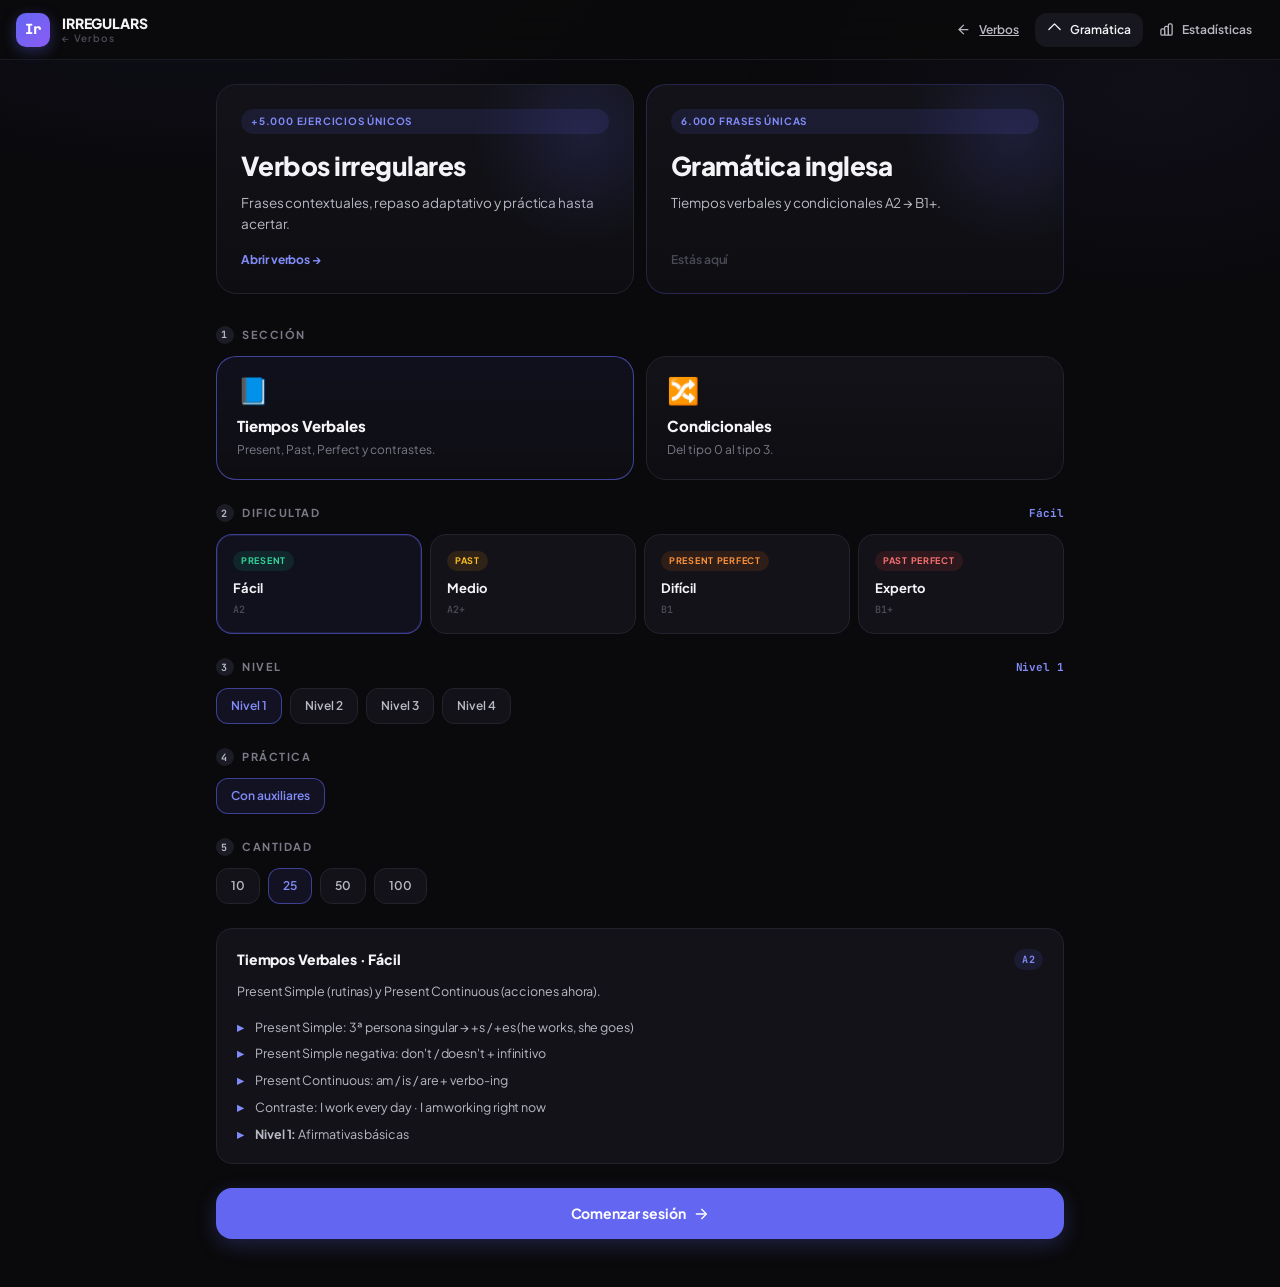
==== commit df4a9833: "Actualizar grammar.html" ====
--- a/grammar.html
+++ b/grammar.html
@@ -4,13 +4,12 @@
   <meta charset="UTF-8" />
   <meta name="viewport" content="width=device-width, initial-scale=1.0, maximum-scale=1.0, user-scalable=no, viewport-fit=cover" />
   <title>Gramática — IRREGULARS</title>
-  <meta name="description" content="Gramática inglesa de A2 a B1+: tiempos verbales y condicionales con ejercicios contextuales." />
+  <meta name="description" content="Gramática inglesa A2 → B1+ con ejercicios contextuales." />
 
   <link rel="manifest" href="manifest.json" />
   <meta name="theme-color" content="#0a0a0c" />
   <meta name="apple-mobile-web-app-capable" content="yes" />
   <meta name="apple-mobile-web-app-status-bar-style" content="black-translucent" />
-  <meta name="apple-mobile-web-app-title" content="IRREGULARS" />
 
   <link rel="preconnect" href="https://fonts.googleapis.com" />
   <link rel="preconnect" href="https://fonts.gstatic.com" crossorigin />
@@ -43,27 +42,17 @@
       </span>
     </a>
 
-    <nav class="topnav" aria-label="Navegación principal">
+    <nav class="topnav">
       <a href="index.html" class="topnav__btn">
-        <svg viewBox="0 0 24 24" fill="none" stroke="currentColor" stroke-width="2" stroke-linecap="round" stroke-linejoin="round" aria-hidden="true">
-          <path d="M19 12H5" />
-          <path d="M12 19l-7-7 7-7" />
-        </svg>
+        <svg viewBox="0 0 24 24" fill="none" stroke="currentColor" stroke-width="2" stroke-linecap="round" stroke-linejoin="round"><path d="M19 12H5" /><path d="M12 19l-7-7 7-7" /></svg>
         <span>Verbos</span>
       </a>
       <button type="button" id="nav-home" class="topnav__btn is-active">
-        <svg viewBox="0 0 24 24" fill="none" stroke="currentColor" stroke-width="2" stroke-linecap="round" stroke-linejoin="round" aria-hidden="true">
-          <path d="M3 12l2-2 7-7 7 7 2 2" />
-          <path d="M5 10v10a1 1 0 0 0 1 1h3m10-11v10a1 1 0 0 1-1 1h-3m-6 0a1 1 0 0 0 1-1v-4a1 1 0 0 1 1-1h2a1 1 0 0 1 1 1v4a1 1 0 0 0 1 1m-6 0h6" />
-        </svg>
+        <svg viewBox="0 0 24 24" fill="none" stroke="currentColor" stroke-width="2" stroke-linecap="round" stroke-linejoin="round"><path d="M3 12l2-2 7-7 7 7 2 2" /></svg>
         <span>Gramática</span>
       </button>
       <button type="button" id="nav-stats" class="topnav__btn">
-        <svg viewBox="0 0 24 24" fill="none" stroke="currentColor" stroke-width="2" stroke-linecap="round" stroke-linejoin="round" aria-hidden="true">
-          <path d="M9 19v-6a2 2 0 0 0-2-2H5a2 2 0 0 0-2 2v6a2 2 0 0 0 2 2h2a2 2 0 0 0 2-2z" />
-          <path d="M9 19V9a2 2 0 0 1 2-2h2a2 2 0 0 1 2 2v10" />
-          <path d="M9 19a2 2 0 0 0 2 2h2a2 2 0 0 0 2-2m0 0V5a2 2 0 0 1 2-2h2a2 2 0 0 1 2 2v14a2 2 0 0 1-2 2h-2a2 2 0 0 1-2-2z" />
-        </svg>
+        <svg viewBox="0 0 24 24" fill="none" stroke="currentColor" stroke-width="2" stroke-linecap="round" stroke-linejoin="round"><path d="M9 19v-6a2 2 0 0 0-2-2H5a2 2 0 0 0-2 2v6a2 2 0 0 0 2 2h2a2 2 0 0 0 2-2z" /><path d="M9 19V9a2 2 0 0 1 2-2h2a2 2 0 0 1 2 2v10" /><path d="M9 19a2 2 0 0 0 2 2h2a2 2 0 0 0 2-2m0 0V5a2 2 0 0 1 2-2h2a2 2 0 0 1 2 2v14a2 2 0 0 1-2 2h-2a2 2 0 0 1-2-2z" /></svg>
         <span>Estadísticas</span>
       </button>
     </nav>
@@ -74,21 +63,18 @@
     <section id="view-home" class="view view--home is-visible">
 
       <div class="banner-duo">
-
         <a href="index.html" class="banner banner--link">
           <span class="banner__badge">+5.000 ejercicios únicos</span>
           <h2 class="banner__title">Verbos irregulares</h2>
           <p class="banner__text">Frases contextuales, repaso adaptativo y práctica hasta acertar.</p>
           <span class="banner__cta">Abrir verbos →</span>
         </a>
-
         <a href="grammar.html" class="banner banner--link is-current" aria-current="page">
-          <span class="banner__badge">A2 → B1+</span>
+          <span class="banner__badge">6.000 frases únicas</span>
           <h2 class="banner__title">Gramática inglesa</h2>
-          <p class="banner__text">Tiempos verbales y condicionales con reglas, ejemplos y ejercicios.</p>
+          <p class="banner__text">Tiempos verbales y condicionales A2 → B1+.</p>
           <span class="banner__cta banner__cta--current">Estás aquí</span>
         </a>
-
       </div>
 
       <section class="block">
@@ -99,7 +85,7 @@
           <button type="button" class="section-card is-active" data-section="tenses">
             <span class="section-card__icon">📘</span>
             <span class="section-card__title">Tiempos Verbales</span>
-            <span class="section-card__desc">Present, Past, Perfect y sus contrastes.</span>
+            <span class="section-card__desc">Present, Past, Perfect y contrastes.</span>
           </button>
           <button type="button" class="section-card" data-section="conditionals">
             <span class="section-card__icon">🔀</span>
@@ -127,9 +113,18 @@
 
       <section class="block">
         <header class="block__head">
-          <h3 class="block__title"><span class="block__step">4</span> Cantidad</h3>
-        </header>
-        <div class="chips" id="limit-chips">
+          <h3 class="block__title"><span class="block__step">4</span> Práctica</h3>
+        </header>
+        <div class="chips">
+          <button type="button" id="aux-mode-btn" class="chip is-active">Con auxiliares</button>
+        </div>
+      </section>
+
+      <section class="block">
+        <header class="block__head">
+          <h3 class="block__title"><span class="block__step">5</span> Cantidad</h3>
+        </header>
+        <div class="chips">
           <button type="button" class="chip limit-btn" data-limit="10">10</button>
           <button type="button" class="chip limit-btn is-active" data-limit="25">25</button>
           <button type="button" class="chip limit-btn" data-limit="50">50</button>
@@ -150,28 +145,19 @@
 
       <button type="button" class="btn btn--primary btn--lg" id="start-session-btn">
         <span>Comenzar sesión</span>
-        <svg viewBox="0 0 24 24" fill="none" stroke="currentColor" stroke-width="2" stroke-linecap="round" stroke-linejoin="round" aria-hidden="true">
-          <path d="M5 12h14" />
-          <path d="M13 5l7 7-7 7" />
-        </svg>
+        <svg viewBox="0 0 24 24" fill="none" stroke="currentColor" stroke-width="2" stroke-linecap="round" stroke-linejoin="round"><path d="M5 12h14" /><path d="M13 5l7 7-7 7" /></svg>
       </button>
     </section>
 
     <section id="view-study" class="view view--study">
       <div class="study-bar">
         <button type="button" class="btn btn--ghost" id="exit-session-btn">
-          <svg viewBox="0 0 24 24" fill="none" stroke="currentColor" stroke-width="2" stroke-linecap="round" stroke-linejoin="round" aria-hidden="true">
-            <path d="M19 12H5" />
-            <path d="M12 19l-7-7 7-7" />
-          </svg>
+          <svg viewBox="0 0 24 24" fill="none" stroke="currentColor" stroke-width="2" stroke-linecap="round" stroke-linejoin="round"><path d="M19 12H5" /><path d="M12 19l-7-7 7-7" /></svg>
           <span>Salir</span>
         </button>
-
         <div class="study-bar__progress">
           <span id="session-counter" class="study-bar__count">1 / 25</span>
-          <div class="progress">
-            <div id="session-progress-bar" class="progress__fill"></div>
-          </div>
+          <div class="progress"><div id="session-progress-bar" class="progress__fill"></div></div>
         </div>
       </div>
 
@@ -184,20 +170,16 @@
                 <span id="card-type-badge" class="badge badge--type">Gramática</span>
                 <span id="card-verb-hint" class="flashcard__hint">—</span>
               </header>
-
-              <p id="card-sentence" class="flashcard__sentence">
-                Cargando…
-              </p>
-
+              <p id="card-sentence" class="flashcard__sentence">Cargando…</p>
               <form id="answer-form" class="answer" autocomplete="off">
-                <input id="answer-input" class="answer__input" type="text" placeholder="Escribe la respuesta…" spellcheck="false" autocapitalize="none" autocorrect="off" inputmode="text" />
+                <input id="answer-input" class="answer__input" type="text" placeholder="Escribe la respuesta…" spellcheck="false" autocapitalize="none" autocorrect="off" />
                 <button type="submit" class="btn btn--primary btn--block">Comprobar</button>
               </form>
             </div>
 
             <div class="flashcard__face flashcard__face--back">
               <header class="flashcard__head">
-                <span class="badge badge--fail">¡Fallo!</span>
+                <span class="badge badge--fail">Fallo</span>
                 <span id="feedback-correct-word" class="flashcard__hint flashcard__hint--fail">Respuesta: —</span>
               </header>
 
@@ -209,21 +191,27 @@
                 <div class="lesson__rows">
                   <div class="lesson__row">
                     <span class="lesson__k">Tiempo</span>
-                    <span id="mini-base" class="lesson__v">—</span>
+                    <span id="feedback-time" class="lesson__v">—</span>
                   </div>
                   <div class="lesson__row">
-                    <span class="lesson__k">Respuesta</span>
-                    <span id="mini-past" class="lesson__v lesson__v--past">—</span>
+                    <span class="lesson__k">Nivel</span>
+                    <span id="feedback-level" class="lesson__v">—</span>
                   </div>
                   <div class="lesson__row">
-                    <span class="lesson__k">Regla</span>
-                    <span id="mini-part" class="lesson__v lesson__v--part">—</span>
+                    <span class="lesson__k">CEFR</span>
+                    <span id="feedback-cefr" class="lesson__v">—</span>
                   </div>
                 </div>
               </div>
 
+              <div class="feedback-box">
+                <div class="feedback-box__line" id="feedback-your-answer">—</div>
+                <div class="feedback-box__line feedback-box__line--strong" id="feedback-explanation">—</div>
+                <div class="feedback-box__line feedback-box__line--muted" id="feedback-example">—</div>
+              </div>
+
               <button type="button" class="btn btn--ghost btn--block" id="next-card-btn">
-                Continuar practicando ↵
+                Continuar practicando
               </button>
             </div>
 
@@ -242,65 +230,30 @@
       </div>
 
       <div class="grid grid--4 grid--metrics">
-        <div class="metric">
-          <span class="metric__k">Ejercicios</span>
-          <span id="stat-total" class="metric__v">0</span>
-        </div>
-        <div class="metric">
-          <span class="metric__k">Aciertos</span>
-          <span id="stat-accuracy" class="metric__v metric__v--ok">0%</span>
-        </div>
-        <div class="metric">
-          <span class="metric__k">Racha actual</span>
-          <span id="stat-streak" class="metric__v metric__v--warn">0</span>
-        </div>
-        <div class="metric">
-          <span class="metric__k">Mejor racha</span>
-          <span id="stat-best-streak" class="metric__v metric__v--info">0</span>
-        </div>
+        <div class="metric"><span class="metric__k">Ejercicios</span><span id="stat-total" class="metric__v">0</span></div>
+        <div class="metric"><span class="metric__k">Aciertos</span><span id="stat-accuracy" class="metric__v metric__v--ok">0%</span></div>
+        <div class="metric"><span class="metric__k">Racha actual</span><span id="stat-streak" class="metric__v metric__v--warn">0</span></div>
+        <div class="metric"><span class="metric__k">Mejor racha</span><span id="stat-best-streak" class="metric__v metric__v--info">0</span></div>
       </div>
 
       <div class="panel">
         <h3 class="panel__title">Progreso por dificultad</h3>
 
         <div class="progress-row">
-          <div class="progress-row__head">
-            <span>🟢 Fácil</span>
-            <span id="prog-easy" class="progress-row__pct">0%</span>
-          </div>
-          <div class="progress">
-            <div id="bar-easy" class="progress__fill progress__fill--high"></div>
-          </div>
-        </div>
-
+          <div class="progress-row__head"><span>🟢 Fácil</span><span id="prog-easy" class="progress-row__pct">0%</span></div>
+          <div class="progress"><div id="bar-easy" class="progress__fill progress__fill--high"></div></div>
+        </div>
         <div class="progress-row">
-          <div class="progress-row__head">
-            <span>🟡 Medio</span>
-            <span id="prog-medium" class="progress-row__pct">0%</span>
-          </div>
-          <div class="progress">
-            <div id="bar-medium" class="progress__fill progress__fill--medium"></div>
-          </div>
-        </div>
-
+          <div class="progress-row__head"><span>🟡 Medio</span><span id="prog-medium" class="progress-row__pct">0%</span></div>
+          <div class="progress"><div id="bar-medium" class="progress__fill progress__fill--medium"></div></div>
+        </div>
         <div class="progress-row">
-          <div class="progress-row__head">
-            <span>🟠 Difícil</span>
-            <span id="prog-hard" class="progress-row__pct">0%</span>
-          </div>
-          <div class="progress">
-            <div id="bar-hard" class="progress__fill progress__fill--low"></div>
-          </div>
-        </div>
-
+          <div class="progress-row__head"><span>🟠 Difícil</span><span id="prog-hard" class="progress-row__pct">0%</span></div>
+          <div class="progress"><div id="bar-hard" class="progress__fill progress__fill--low"></div></div>
+        </div>
         <div class="progress-row">
-          <div class="progress-row__head">
-            <span>🔴 Experto</span>
-            <span id="prog-expert" class="progress-row__pct">0%</span>
-          </div>
-          <div class="progress">
-            <div id="bar-expert" class="progress__fill progress__fill--low"></div>
-          </div>
+          <div class="progress-row__head"><span>🔴 Experto</span><span id="prog-expert" class="progress-row__pct">0%</span></div>
+          <div class="progress"><div id="bar-expert" class="progress__fill progress__fill--low"></div></div>
         </div>
       </div>
     </section>
@@ -309,9 +262,7 @@
 
   <div id="toast" class="toast" role="status" aria-live="polite">
     <div id="toast-content" class="toast__content">
-      <svg viewBox="0 0 24 24" fill="none" stroke="currentColor" stroke-width="2" stroke-linecap="round" stroke-linejoin="round" aria-hidden="true">
-        <path d="M5 13l4 4L19 7" />
-      </svg>
+      <svg viewBox="0 0 24 24" fill="none" stroke="currentColor" stroke-width="2" stroke-linecap="round" stroke-linejoin="round"><path d="M5 13l4 4L19 7" /></svg>
       <span id="toast-msg">¡Correcto!</span>
     </div>
   </div>
@@ -327,20 +278,14 @@
     (function () {
       function boot() {
         var ok = window.__grammarVerify ? window.__grammarVerify() : false;
-        if (!ok) {
-          console.error("[GRAMMAR] Verificación falló. App no arranca.");
-          return;
-        }
-
-        try {
-          window.__grammarApp.init();
-        } catch (err) {
+        if (!ok) { console.error("[GRAMMAR] Verificación falló."); return; }
+        try { window.__grammarApp.init(); }
+        catch (err) {
           console.error("[GRAMMAR] Error en init:", err);
-          var splash = document.getElementById("splash-screen");
-          if (splash) splash.remove();
+          var s = document.getElementById("splash-screen");
+          if (s) s.remove();
         }
       }
-
       if (document.readyState === "complete" || document.readyState === "interactive") {
         setTimeout(boot, 0);
       } else {
@@ -362,9 +307,7 @@
               }
             });
           });
-        }).catch(function (err) {
-          console.warn("[GRAMMAR] SW register error:", err);
-        });
+        }).catch(function (err) { console.warn("[GRAMMAR] SW register error:", err); });
 
         var refreshing = false;
         navigator.serviceWorker.addEventListener("controllerchange", function () {
